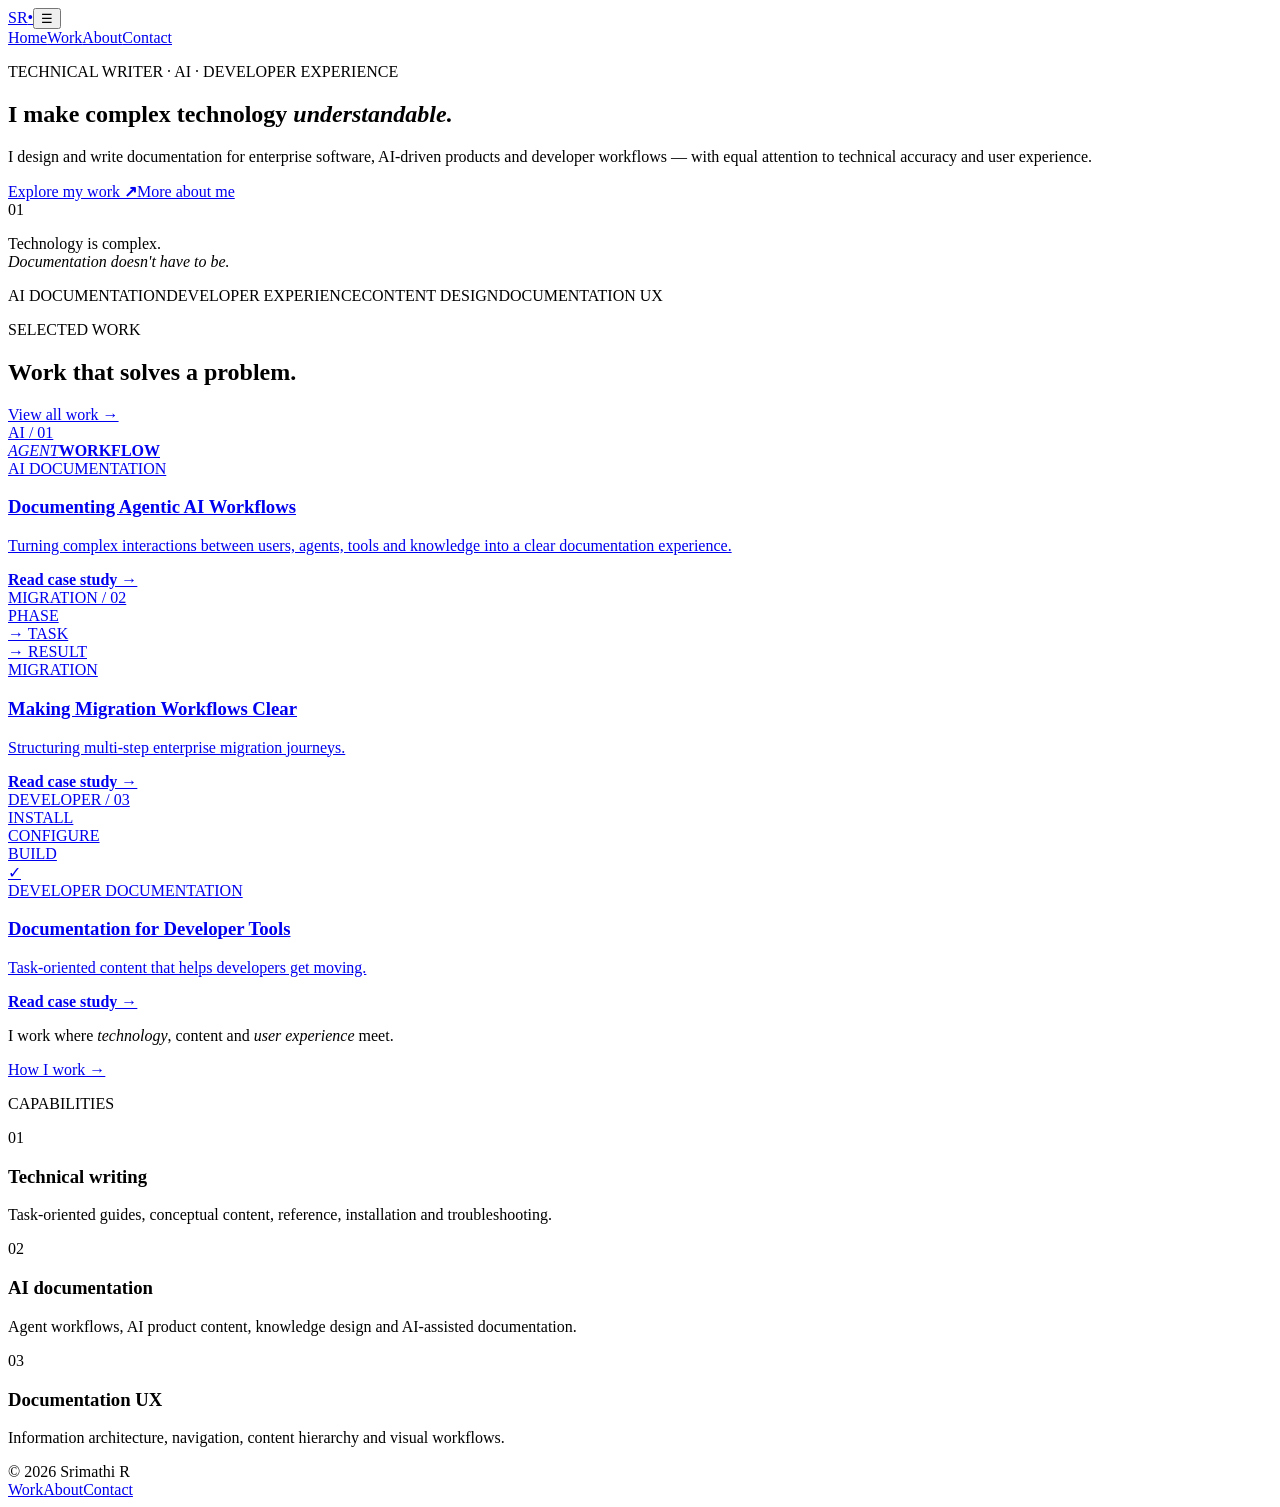
==== index.html @ e29bbeda "Add files via upload" ====
<!doctype html>
<html lang="en"><head>
<meta charset="utf-8"><meta name="viewport" content="width=device-width,initial-scale=1">
<meta name="description" content="Srimathi R — Technical Writer specializing in AI, developer documentation and documentation UX.">
<title>Srimathi R — Technical Writer</title>
<link rel="preconnect" href="https://fonts.googleapis.com"><link rel="preconnect" href="https://fonts.gstatic.com" crossorigin>
<link href="https://fonts.googleapis.com/css2?family=DM+Sans:wght@400;500;600;700&family=Playfair+Display:ital,wght@0,500;0,600;1,500;1,600&display=swap" rel="stylesheet">
<link rel="stylesheet" href="css/style.css"></head>
<body>
<header><nav class="nav"><a class="logo" href="index.html">SR<span>•</span></a><button class="menu" aria-label="Menu">☰</button><div class="links"><a class="on" href="index.html">Home</a><a href="work.html">Work</a><a href="about.html">About</a><a href="contact.html">Contact</a></div></nav></header>
<main>
<section class="hero wrap"><div class="hero-main"><p class="kicker">TECHNICAL WRITER · AI · DEVELOPER EXPERIENCE</p><h1>I make complex technology <i>understandable.</i></h1><p class="hero-text">I design and write documentation for enterprise software, AI-driven products and developer workflows — with equal attention to technical accuracy and user experience.</p><div class="cta"><a class="btn" href="work.html">Explore my work <b>↗</b></a><a class="under" href="about.html">More about me</a></div></div><div class="hero-side"><span>01</span><p>Technology is complex.<br><i>Documentation doesn't have to be.</i></p></div></section>
<section class="marquee"><div class="wrap marquee-in"><span>AI DOCUMENTATION</span><span>DEVELOPER EXPERIENCE</span><span>CONTENT DESIGN</span><span>DOCUMENTATION UX</span></div></section>
<section class="section wrap"><div class="heading"><div><p class="kicker">SELECTED WORK</p><h2>Work that solves a problem.</h2></div><a class="under" href="work.html">View all work →</a></div>
<div class="projects">
<a class="project hero-project" href="projects/agentic-ai.html"><div class="project-image ai"><span>AI / 01</span><div class="abstract"><i>AGENT</i><b>WORKFLOW</b></div></div><div class="project-info"><span class="label">AI DOCUMENTATION</span><h3>Documenting Agentic AI Workflows</h3><p>Turning complex interactions between users, agents, tools and knowledge into a clear documentation experience.</p><strong>Read case study →</strong></div></a>
<a class="project" href="projects/migration.html"><div class="project-image migration"><span>MIGRATION / 02</span><div class="abstract small">PHASE<br><b>→</b> TASK<br><b>→</b> RESULT</div></div><div class="project-info"><span class="label">MIGRATION</span><h3>Making Migration Workflows Clear</h3><p>Structuring multi-step enterprise migration journeys.</p><strong>Read case study →</strong></div></a>
<a class="project" href="projects/developer.html"><div class="project-image developer"><span>DEVELOPER / 03</span><div class="abstract code">INSTALL<br>CONFIGURE<br>BUILD<br>✓</div></div><div class="project-info"><span class="label">DEVELOPER DOCUMENTATION</span><h3>Documentation for Developer Tools</h3><p>Task-oriented content that helps developers get moving.</p><strong>Read case study →</strong></div></a>
</div></section>
<section class="statement"><div class="wrap"><p>I work where <i>technology</i>, content and <i>user experience</i> meet.</p><a class="btn light" href="about.html">How I work →</a></div></section>
<section class="section wrap capabilities"><p class="kicker">CAPABILITIES</p><div class="cap-grid"><div><span>01</span><h3>Technical writing</h3><p>Task-oriented guides, conceptual content, reference, installation and troubleshooting.</p></div><div><span>02</span><h3>AI documentation</h3><p>Agent workflows, AI product content, knowledge design and AI-assisted documentation.</p></div><div><span>03</span><h3>Documentation UX</h3><p>Information architecture, navigation, content hierarchy and visual workflows.</p></div></div></section>
</main><footer class="footer wrap"><span>© 2026 Srimathi R</span><div><a href="work.html">Work</a><a href="about.html">About</a><a href="contact.html">Contact</a></div></footer>
<script src="js/main.js"></script></body></html>
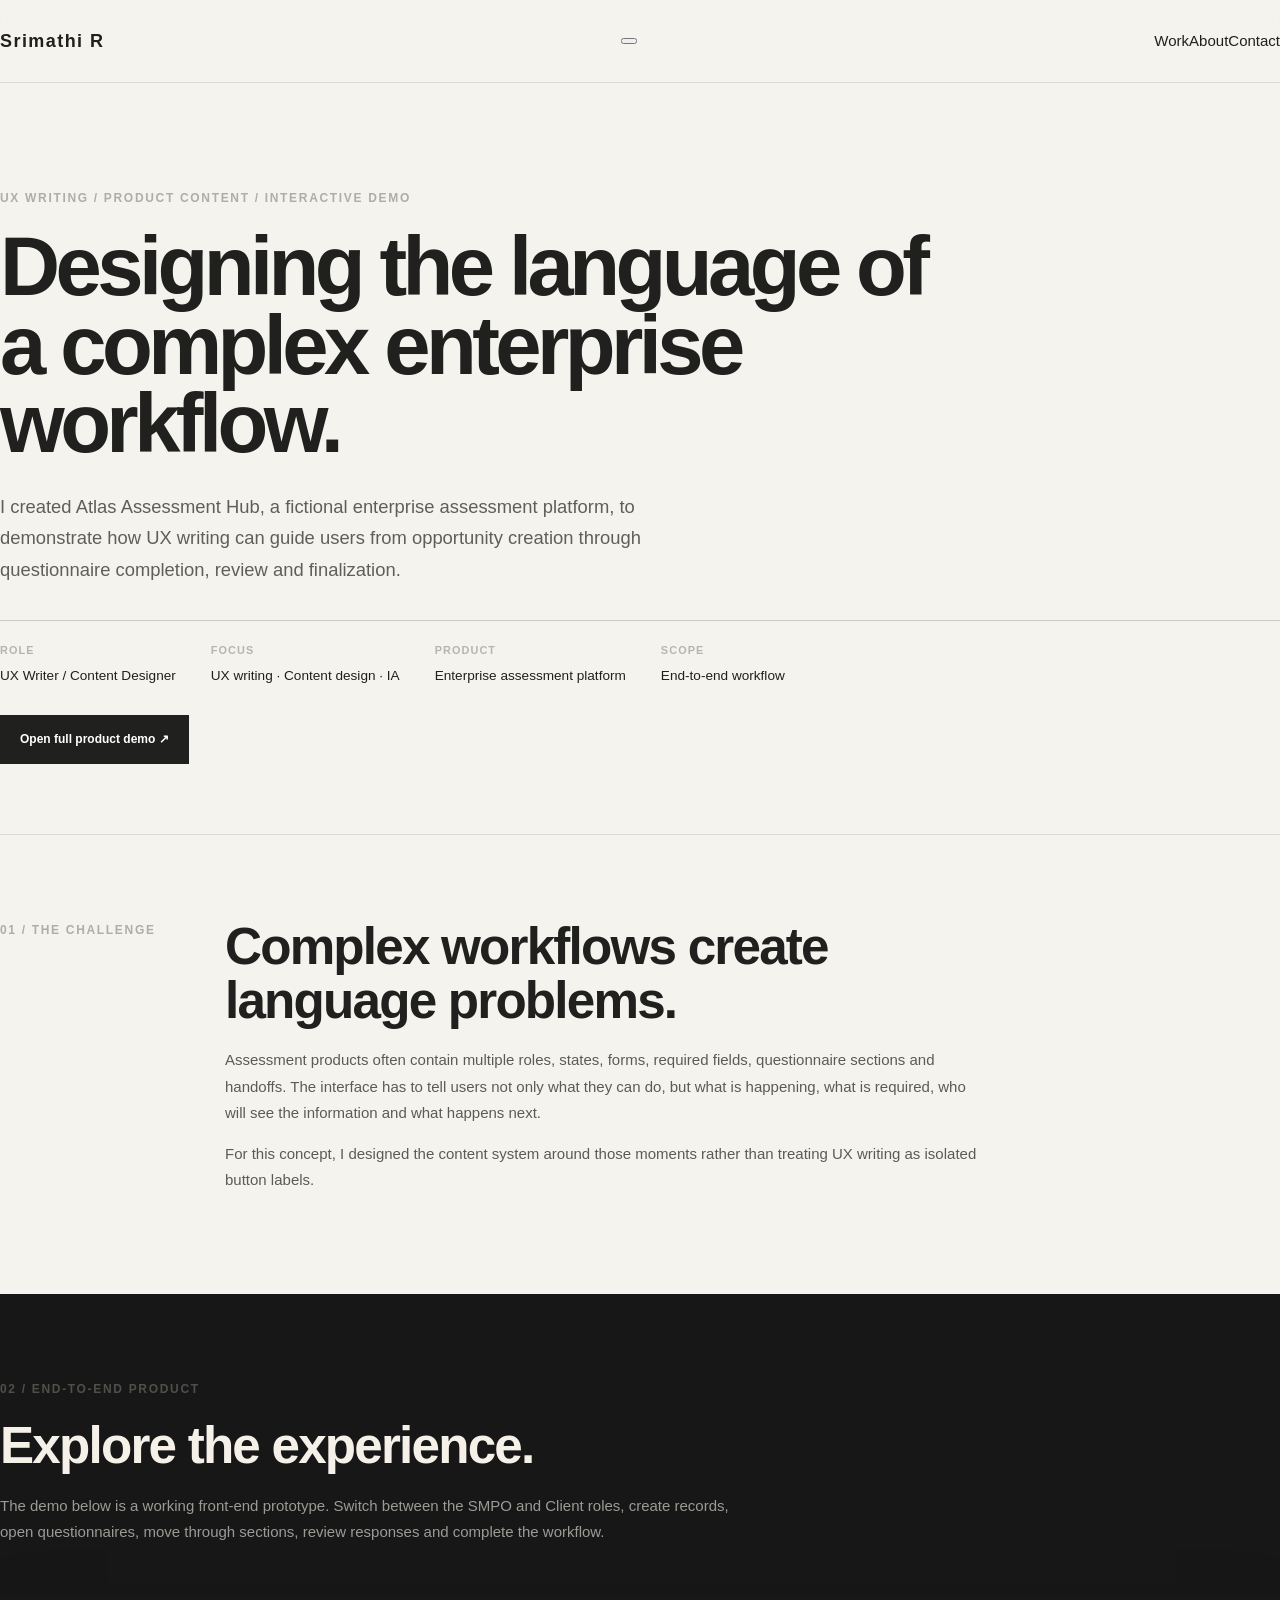
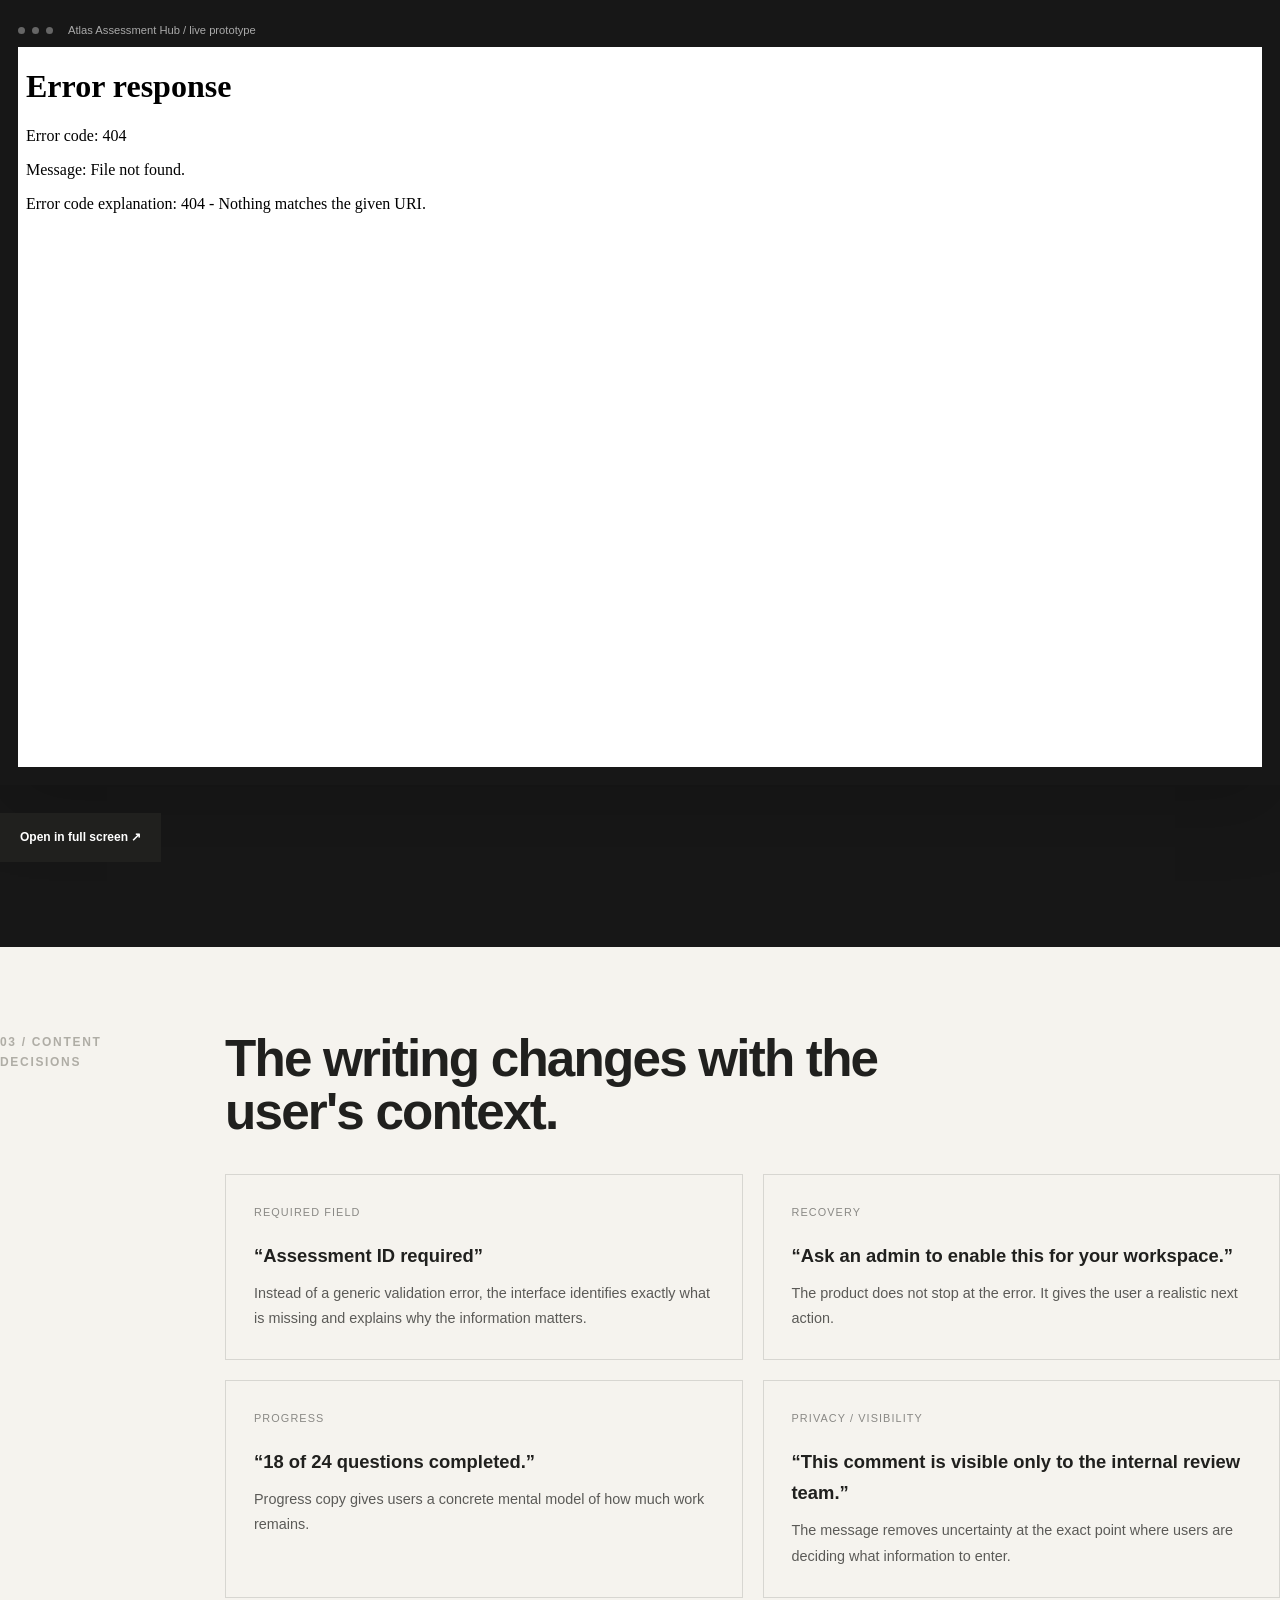
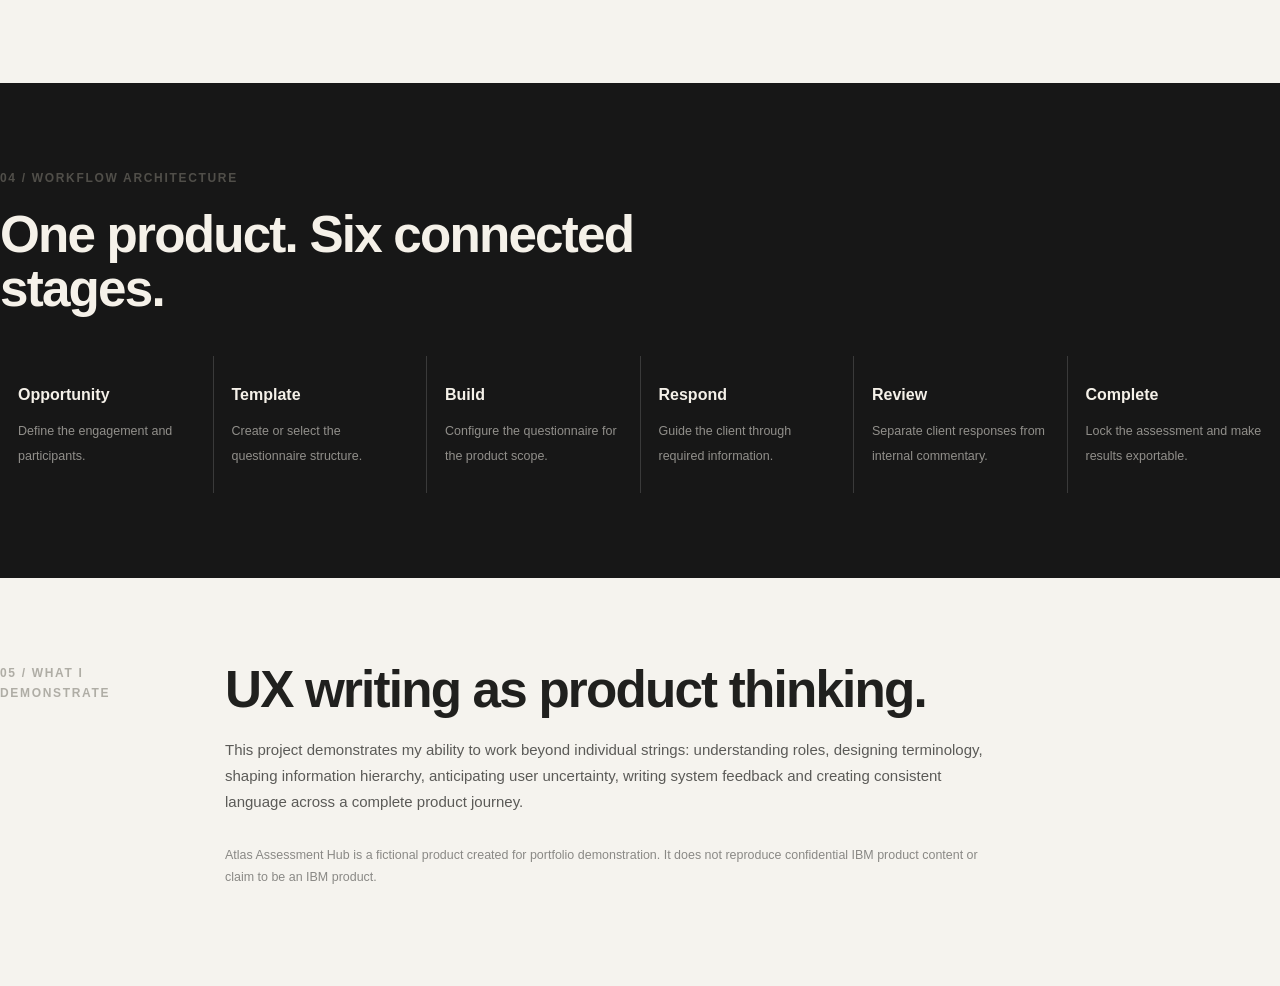
==== commit 49c4a1c3: "Update index.html" ====
--- a/index.html
+++ b/index.html
@@ -1,23 +1,20 @@
-<!doctype html>
-<html lang="en"><head>
-<meta charset="utf-8"><meta name="viewport" content="width=device-width,initial-scale=1">
-<meta name="description" content="Srimathi R — Technical Writer specializing in AI, developer documentation and documentation UX.">
-<title>Srimathi R — Technical Writer</title>
-<link rel="preconnect" href="https://fonts.googleapis.com"><link rel="preconnect" href="https://fonts.gstatic.com" crossorigin>
-<link href="https://fonts.googleapis.com/css2?family=DM+Sans:wght@400;500;600;700&family=Playfair+Display:ital,wght@0,500;0,600;1,500;1,600&display=swap" rel="stylesheet">
-<link rel="stylesheet" href="css/style.css"></head>
+<!DOCTYPE html>
+<html lang="en">
+<head>
+<meta charset="UTF-8"><meta name="viewport" content="width=device-width,initial-scale=1">
+<title>Atlas Assessment Hub — UX Writing Case Study</title>
+<link rel="stylesheet" href="../css/style.css">
+<style>
+.demo-hero{padding:105px 0 70px;border-bottom:1px solid rgba(20,20,20,.12)}
+.kicker{font-size:.75rem;text-transform:uppercase;letter-spacing:.14em;opacity:.55;margin-bottom:20px}.demo-hero h1{font-size:clamp(3rem,6.5vw,6.2rem);line-height:.94;letter-spacing:-.055em;max-width:950px;margin:0 0 28px}.demo-hero p{max-width:720px;font-size:1.15rem;line-height:1.7;opacity:.7}.meta{display:flex;gap:35px;flex-wrap:wrap;margin-top:35px;font-size:.85rem}.meta span{display:block;opacity:.5;text-transform:uppercase;letter-spacing:.1em;font-size:.68rem;margin-bottom:5px}.demo-section{padding:85px 0}.demo-grid{display:grid;grid-template-columns:180px 1fr;gap:45px}.demo-section h2{font-size:clamp(2rem,4vw,3.7rem);line-height:1.05;letter-spacing:-.035em;margin:0 0 20px;max-width:800px}.demo-section p{max-width:760px;line-height:1.75;opacity:.72}.demo-frame-wrap{background:#171717;padding:18px;margin-top:50px;box-shadow:0 25px 70px rgba(0,0,0,.15)}.demo-frame-top{height:34px;color:#aaa;font-size:.7rem;display:flex;align-items:center;gap:7px}.dot{width:7px;height:7px;border-radius:50%;background:#666}.demo-frame{width:100%;height:720px;border:0;background:white;display:block}.cta{display:flex;gap:12px;flex-wrap:wrap;margin-top:28px}.decision-grid{display:grid;grid-template-columns:repeat(2,1fr);gap:20px;margin-top:35px}.decision{border:1px solid rgba(20,20,20,.13);padding:28px}.decision small{display:block;text-transform:uppercase;letter-spacing:.1em;font-size:.68rem;opacity:.5;margin-bottom:18px}.decision h3{margin:0 0 10px;font-size:1.15rem}.decision p{margin:0;font-size:.9rem}.dark{background:#171717;color:#f5f1e9}.dark p,.dark .kicker{opacity:.6}.workflow{display:grid;grid-template-columns:repeat(6,1fr);gap:1px;background:rgba(255,255,255,.15);margin-top:40px}.workflow div{background:#171717;padding:25px 18px;min-height:130px}.workflow b{display:block;font-size:1rem;margin-bottom:9px}.workflow small{opacity:.55;line-height:1.5}.note{font-size:.78rem!important;opacity:.5!important;margin-top:30px}@media(max-width:800px){.demo-grid{grid-template-columns:1fr;gap:15px}.demo-section{padding:60px 0}.demo-frame{height:620px}.decision-grid{grid-template-columns:1fr}.workflow{grid-template-columns:1fr 1fr}}
+</style></head>
 <body>
-<header><nav class="nav"><a class="logo" href="index.html">SR<span>•</span></a><button class="menu" aria-label="Menu">☰</button><div class="links"><a class="on" href="index.html">Home</a><a href="work.html">Work</a><a href="about.html">About</a><a href="contact.html">Contact</a></div></nav></header>
+<header class="site-header"><div class="container nav"><a class="logo" href="../index.html">Srimathi R</a><button class="menu-toggle" aria-label="Open menu" aria-expanded="false"><span></span><span></span></button><nav class="nav-links"><a href="../work.html">Work</a><a href="../about.html">About</a><a href="../contact.html">Contact</a></nav></div></header>
 <main>
-<section class="hero wrap"><div class="hero-main"><p class="kicker">TECHNICAL WRITER · AI · DEVELOPER EXPERIENCE</p><h1>I make complex technology <i>understandable.</i></h1><p class="hero-text">I design and write documentation for enterprise software, AI-driven products and developer workflows — with equal attention to technical accuracy and user experience.</p><div class="cta"><a class="btn" href="work.html">Explore my work <b>↗</b></a><a class="under" href="about.html">More about me</a></div></div><div class="hero-side"><span>01</span><p>Technology is complex.<br><i>Documentation doesn't have to be.</i></p></div></section>
-<section class="marquee"><div class="wrap marquee-in"><span>AI DOCUMENTATION</span><span>DEVELOPER EXPERIENCE</span><span>CONTENT DESIGN</span><span>DOCUMENTATION UX</span></div></section>
-<section class="section wrap"><div class="heading"><div><p class="kicker">SELECTED WORK</p><h2>Work that solves a problem.</h2></div><a class="under" href="work.html">View all work →</a></div>
-<div class="projects">
-<a class="project hero-project" href="projects/agentic-ai.html"><div class="project-image ai"><span>AI / 01</span><div class="abstract"><i>AGENT</i><b>WORKFLOW</b></div></div><div class="project-info"><span class="label">AI DOCUMENTATION</span><h3>Documenting Agentic AI Workflows</h3><p>Turning complex interactions between users, agents, tools and knowledge into a clear documentation experience.</p><strong>Read case study →</strong></div></a>
-<a class="project" href="projects/migration.html"><div class="project-image migration"><span>MIGRATION / 02</span><div class="abstract small">PHASE<br><b>→</b> TASK<br><b>→</b> RESULT</div></div><div class="project-info"><span class="label">MIGRATION</span><h3>Making Migration Workflows Clear</h3><p>Structuring multi-step enterprise migration journeys.</p><strong>Read case study →</strong></div></a>
-<a class="project" href="projects/developer.html"><div class="project-image developer"><span>DEVELOPER / 03</span><div class="abstract code">INSTALL<br>CONFIGURE<br>BUILD<br>✓</div></div><div class="project-info"><span class="label">DEVELOPER DOCUMENTATION</span><h3>Documentation for Developer Tools</h3><p>Task-oriented content that helps developers get moving.</p><strong>Read case study →</strong></div></a>
-</div></section>
-<section class="statement"><div class="wrap"><p>I work where <i>technology</i>, content and <i>user experience</i> meet.</p><a class="btn light" href="about.html">How I work →</a></div></section>
-<section class="section wrap capabilities"><p class="kicker">CAPABILITIES</p><div class="cap-grid"><div><span>01</span><h3>Technical writing</h3><p>Task-oriented guides, conceptual content, reference, installation and troubleshooting.</p></div><div><span>02</span><h3>AI documentation</h3><p>Agent workflows, AI product content, knowledge design and AI-assisted documentation.</p></div><div><span>03</span><h3>Documentation UX</h3><p>Information architecture, navigation, content hierarchy and visual workflows.</p></div></div></section>
-</main><footer class="footer wrap"><span>© 2026 Srimathi R</span><div><a href="work.html">Work</a><a href="about.html">About</a><a href="contact.html">Contact</a></div></footer>
-<script src="js/main.js"></script></body></html>+<section class="demo-hero"><div class="container"><div class="kicker">UX Writing / Product Content / Interactive Demo</div><h1>Designing the language of a complex enterprise workflow.</h1><p>I created Atlas Assessment Hub, a fictional enterprise assessment platform, to demonstrate how UX writing can guide users from opportunity creation through questionnaire completion, review and finalization.</p><div class="meta"><div><span>Role</span>UX Writer / Content Designer</div><div><span>Focus</span>UX writing · Content design · IA</div><div><span>Product</span>Enterprise assessment platform</div><div><span>Scope</span>End-to-end workflow</div></div><div class="cta"><a class="btn primary" href="../demos/atlas-assessment-hub/" target="_blank">Open full product demo ↗</a></div></div></section>
+<section class="demo-section"><div class="container demo-grid"><div class="kicker">01 / The challenge</div><div><h2>Complex workflows create language problems.</h2><p>Assessment products often contain multiple roles, states, forms, required fields, questionnaire sections and handoffs. The interface has to tell users not only what they can do, but what is happening, what is required, who will see the information and what happens next.</p><p>For this concept, I designed the content system around those moments rather than treating UX writing as isolated button labels.</p></div></div></section>
+<section class="demo-section dark"><div class="container"><div class="kicker">02 / End-to-end product</div><h2>Explore the experience.</h2><p>The demo below is a working front-end prototype. Switch between the SMPO and Client roles, create records, open questionnaires, move through sections, review responses and complete the workflow.</p><div class="demo-frame-wrap"><div class="demo-frame-top"><i class="dot"></i><i class="dot"></i><i class="dot"></i><span style="margin-left:8px">Atlas Assessment Hub / live prototype</span></div><iframe class="demo-frame" src="../demos/atlas-assessment-hub/" title="Atlas Assessment Hub interactive product demo"></iframe></div><div class="cta"><a class="btn primary" href="../demos/atlas-assessment-hub/" target="_blank">Open in full screen ↗</a></div></div></section>
+<section class="demo-section"><div class="container demo-grid"><div class="kicker">03 / Content decisions</div><div><h2>The writing changes with the user's context.</h2><div class="decision-grid"><div class="decision"><small>Required field</small><h3>“Assessment ID required”</h3><p>Instead of a generic validation error, the interface identifies exactly what is missing and explains why the information matters.</p></div><div class="decision"><small>Recovery</small><h3>“Ask an admin to enable this for your workspace.”</h3><p>The product does not stop at the error. It gives the user a realistic next action.</p></div><div class="decision"><small>Progress</small><h3>“18 of 24 questions completed.”</h3><p>Progress copy gives users a concrete mental model of how much work remains.</p></div><div class="decision"><small>Privacy / visibility</small><h3>“This comment is visible only to the internal review team.”</h3><p>The message removes uncertainty at the exact point where users are deciding what information to enter.</p></div></div></div></div></section>
+<section class="demo-section dark"><div class="container"><div class="kicker">04 / Workflow architecture</div><h2>One product. Six connected stages.</h2><div class="workflow"><div><b>Opportunity</b><small>Define the engagement and participants.</small></div><div><b>Template</b><small>Create or select the questionnaire structure.</small></div><div><b>Build</b><small>Configure the questionnaire for the product scope.</small></div><div><b>Respond</b><small>Guide the client through required information.</small></div><div><b>Review</b><small>Separate client responses from internal commentary.</small></div><div><b>Complete</b><small>Lock the assessment and make results exportable.</small></div></div></div></section>
+<section class="demo-section"><div class="container demo-grid"><div class="kicker">05 / What I demonstrate</div><div><h2>UX writing as product thinking.</h2><p>This project demonstrates my ability to work beyond individual strings: understanding roles, designing terminology, shaping information hierarchy, anticipating user uncertainty, writing system feedback and creating consistent language across a complete product journey.</p><p class="note">Atlas Assessment Hub is a fictional product created for portfolio demonstration. It does not reproduce confidential IBM product content or claim to be an IBM product.</p></div></div></section>
+</main><script src="../js/main.js"></script></body></html>
--- a/css/style.css
+++ b/css/style.css
@@ -0,0 +1,2 @@
+*{box-sizing:border-box}body{margin:0;background:#f5f3ee;color:#20201e;font:15px/1.7 'DM Sans',sans-serif}a{color:inherit;text-decoration:none}.wrap{width:min(1180px,calc(100% - 56px));margin:auto}header{border-bottom:1px solid #dcd9d0;position:sticky;top:0;background:rgba(245,243,238,.93);backdrop-filter:blur(12px);z-index:10}.nav{height:82px;display:flex;align-items:center;justify-content:space-between}.logo{font-weight:700;font-size:18px;letter-spacing:.08em}.logo span{margin-left:4px}.links{display:flex;gap:34px;font-size:12px;font-weight:600}.links a{padding:5px 0;border-bottom:1px solid transparent}.links a:hover,.links .on{border-color:#20201e}.menu{display:none;border:0;background:none;font-size:21px}.hero{min-height:690px;display:grid;grid-template-columns:1fr 270px;align-items:center;gap:90px}.kicker{font-size:10px;letter-spacing:.16em;font-weight:700;color:#77746b;margin:0 0 22px}.hero h1,.page-head h1,.contact h1,.case-hero h1{font:600 clamp(54px,7.4vw,102px)/.92 'Playfair Display',serif;letter-spacing:-.045em;margin:0;max-width:930px}.hero h1 i,.page-head h1 i,.contact h1 i{font-style:italic;font-weight:500}.hero-text{max-width:690px;color:#68665f;font-size:17px;margin:31px 0}.cta{display:flex;gap:28px;align-items:center}.btn{background:#20201e;color:white;padding:14px 20px;font-size:12px;font-weight:700;display:inline-flex;gap:24px}.btn:hover{transform:translateY(-2px)}.under{font-size:12px;font-weight:700;border-bottom:1px solid #9c9990;padding-bottom:4px}.hero-side{border-left:1px solid #c9c6bd;padding-left:28px;align-self:end;margin-bottom:110px}.hero-side span{font:28px 'Playfair Display'}.hero-side p{font:19px/1.25 'Playfair Display';margin:12px 0}.marquee{border-top:1px solid #dcd9d0;border-bottom:1px solid #dcd9d0}.marquee-in{display:flex;justify-content:space-between;padding:20px 0;font-size:10px;letter-spacing:.13em;font-weight:700;color:#77746b}.section{padding:125px 0}.heading{display:flex;justify-content:space-between;align-items:end;margin-bottom:45px}.heading h2,.skills h2{font:500 46px/1 'Playfair Display';margin:0}.projects{display:grid;grid-template-columns:1.1fr .9fr;gap:45px 28px}.project{display:block}.hero-project{grid-row:span 2}.project-image{height:390px;padding:20px;position:relative;overflow:hidden;background:#d9d5c9}.project-image span{font-size:9px;letter-spacing:.12em;font-weight:700;position:relative;z-index:2}.project-image.ai{background:#ddd9cf}.project-image.migration{height:270px;background:#d4d2c8}.project-image.developer{height:270px;background:#d9d7d0}.abstract{position:absolute;inset:0;display:flex;align-items:center;justify-content:center;flex-direction:column;font:italic 58px/.8 'Playfair Display';transform:rotate(-7deg);gap:12px}.abstract b{font-style:normal;font:700 12px 'DM Sans';letter-spacing:.18em}.abstract.small{font:italic 34px/1.25 'Playfair Display';transform:none}.code{font:600 17px/1.9 'DM Sans';letter-spacing:.16em;transform:rotate(-5deg)}.project-info{padding:23px 2px}.label{font-size:9px;letter-spacing:.14em;color:#77746b;font-weight:700}.project-info h3{font:500 34px/1.05 'Playfair Display';margin:11px 0}.project-info p{color:#6b6962;margin:0 0 16px;max-width:610px}.project-info strong,.index-card b{font-size:11px}.statement{background:#20201e;color:#f5f3ee;padding:125px 0}.statement p{font:500 clamp(42px,6vw,76px)/.98 'Playfair Display';max-width:880px;margin:0 0 45px}.statement p i{font-style:italic}.btn.light{background:#f5f3ee;color:#20201e}.capabilities{padding-bottom:145px}.cap-grid{display:grid;grid-template-columns:repeat(3,1fr);gap:30px;border-top:1px solid #ccc9bf;margin-top:30px}.cap-grid div{padding:26px 30px 0 0;border-right:1px solid #ccc9bf}.cap-grid div:last-child{border:0}.cap-grid span{font-size:10px;color:#777}.cap-grid h3{font:500 28px 'Playfair Display';margin:18px 0 8px}.cap-grid p{color:#68665f}.footer{border-top:1px solid #dcd9d0;padding:27px 0 42px;display:flex;justify-content:space-between;color:#77746b;font-size:11px}.footer div{display:flex;gap:25px}.page-head{padding:110px 0 85px}.page-head>p:last-child{max-width:670px;color:#68665f;font-size:17px}.work-index{padding-bottom:130px}.index-card{display:grid;grid-template-columns:110px 1fr;gap:30px;padding:45px 0;border-top:1px solid #ccc9bf}.index-card:hover h2{text-decoration:underline;text-decoration-thickness:1px;text-underline-offset:7px}.index-card .num{font:28px 'Playfair Display'}.index-card span{font-size:9px;letter-spacing:.14em;color:#777;font-weight:700}.index-card h2{font:500 clamp(35px,5vw,58px)/1 'Playfair Display';margin:12px 0}.index-card p{color:#68665f;max-width:690px}.split{display:grid;grid-template-columns:1fr 1fr;gap:100px;align-items:end}.about-copy{font-size:18px;color:#68665f}.dark-section{background:#20201e;color:#f5f3ee;padding:100px 0}.dark-section .kicker{color:#aaa69c}.approach{display:grid;grid-template-columns:repeat(4,1fr);gap:28px}.approach div{border-top:1px solid #55534d;padding-top:20px}.approach b{font:24px 'Playfair Display'}.approach h2{font:500 30px 'Playfair Display';margin:18px 0 8px}.approach p{color:#bbb8ae}.skills{display:grid;grid-template-columns:1fr 2fr;gap:90px}.skill-list{border-top:1px solid #ccc9bf}.skill-list div{padding:23px 0;border-bottom:1px solid #ccc9bf;display:grid;grid-template-columns:180px 1fr}.skill-list b{font-size:11px;text-transform:uppercase;letter-spacing:.1em}.skill-list p{margin:0;color:#68665f}.contact{padding:115px 0 145px}.contact>p:nth-of-type(2){font-size:18px;color:#68665f;max-width:650px;margin:30px 0 70px}.contact-list{max-width:850px;border-top:1px solid #ccc9bf}.contact-list a{display:flex;justify-content:space-between;padding:25px 0;border-bottom:1px solid #ccc9bf}.contact-list span{font-size:9px;letter-spacing:.14em;color:#777;font-weight:700}.contact-list b{font-size:13px}.case-hero{padding:55px 0 80px}.back{display:inline-block;font-size:11px;font-weight:700;margin-bottom:65px}.case-lede{font-size:18px;color:#68665f;max-width:720px;margin:30px 0 65px}.meta{display:grid;grid-template-columns:repeat(3,1fr);border-top:1px solid #ccc9bf;padding-top:20px;gap:30px}.meta span,aside span{display:block;font-size:9px;letter-spacing:.13em;color:#777;font-weight:700}.meta b{font-size:11px}.case-content{display:grid;grid-template-columns:1fr 230px;gap:100px;padding-bottom:140px}.case-section{border-top:1px solid #ccc9bf;padding:65px 0}.case-section:first-child{padding-top:0;border-top:0}.case-section h2{font:500 44px/1.05 'Playfair Display';margin:0 0 20px;max-width:760px}.case-section>p:not(.kicker){max-width:720px;color:#68665f;font-size:16px}.flow{display:inline-block;background:#e7e4dc;padding:20px 24px;margin-top:25px;font-size:12px;font-weight:600;letter-spacing:.03em}aside{border-left:1px solid #ccc9bf;padding-left:25px;height:max-content;position:sticky;top:110px}aside span:not(:first-child){margin-top:35px}aside p{font-size:11px;color:#68665f;line-height:2}.case-section.quote{background:#e5e2d9;padding:45px;margin-top:0}.quote blockquote{font:italic 34px/1.12 'Playfair Display';margin:0;max-width:700px}
+@media(max-width:800px){.wrap{width:calc(100% - 34px)}.nav{height:68px}.menu{display:block}.links{display:none;position:absolute;top:68px;left:0;right:0;background:#f5f3ee;padding:18px;flex-direction:column;gap:15px;border-bottom:1px solid #dcd9d0}.links.open{display:flex}.hero{display:block;min-height:auto;padding:80px 0}.hero-side{margin-top:65px}.marquee-in{overflow:hidden;gap:30px;white-space:nowrap}.marquee-in span:nth-child(n+3){display:none}.section{padding:85px 0}.heading{display:block}.heading .under{display:inline-block;margin-top:20px}.projects{display:block}.project{margin-bottom:55px}.project-image,.project-image.migration,.project-image.developer{height:300px}.hero-project{grid-row:auto}.statement{padding:85px 0}.cap-grid{grid-template-columns:1fr}.cap-grid div{border-right:0;border-bottom:1px solid #ccc9bf;padding-bottom:20px}.footer{display:block}.footer div{margin-top:14px}.page-head{padding:75px 0 60px}.split,.skills{grid-template-columns:1fr;gap:35px}.approach{grid-template-columns:1fr 1fr}.contact{padding:80px 0 100px}.contact-list a{display:block}.contact-list b{display:block;margin-top:5px}.case-hero{padding-top:40px}.back{margin-bottom:45px}.meta{grid-template-columns:1fr}.case-content{grid-template-columns:1fr;gap:20px}.case-section{padding:50px 0}.case-section h2{font-size:36px}aside{position:static;border-left:0;border-top:1px solid #ccc9bf;padding:30px 0}.index-card{grid-template-columns:45px 1fr;gap:15px}.index-card h2{font-size:38px}}
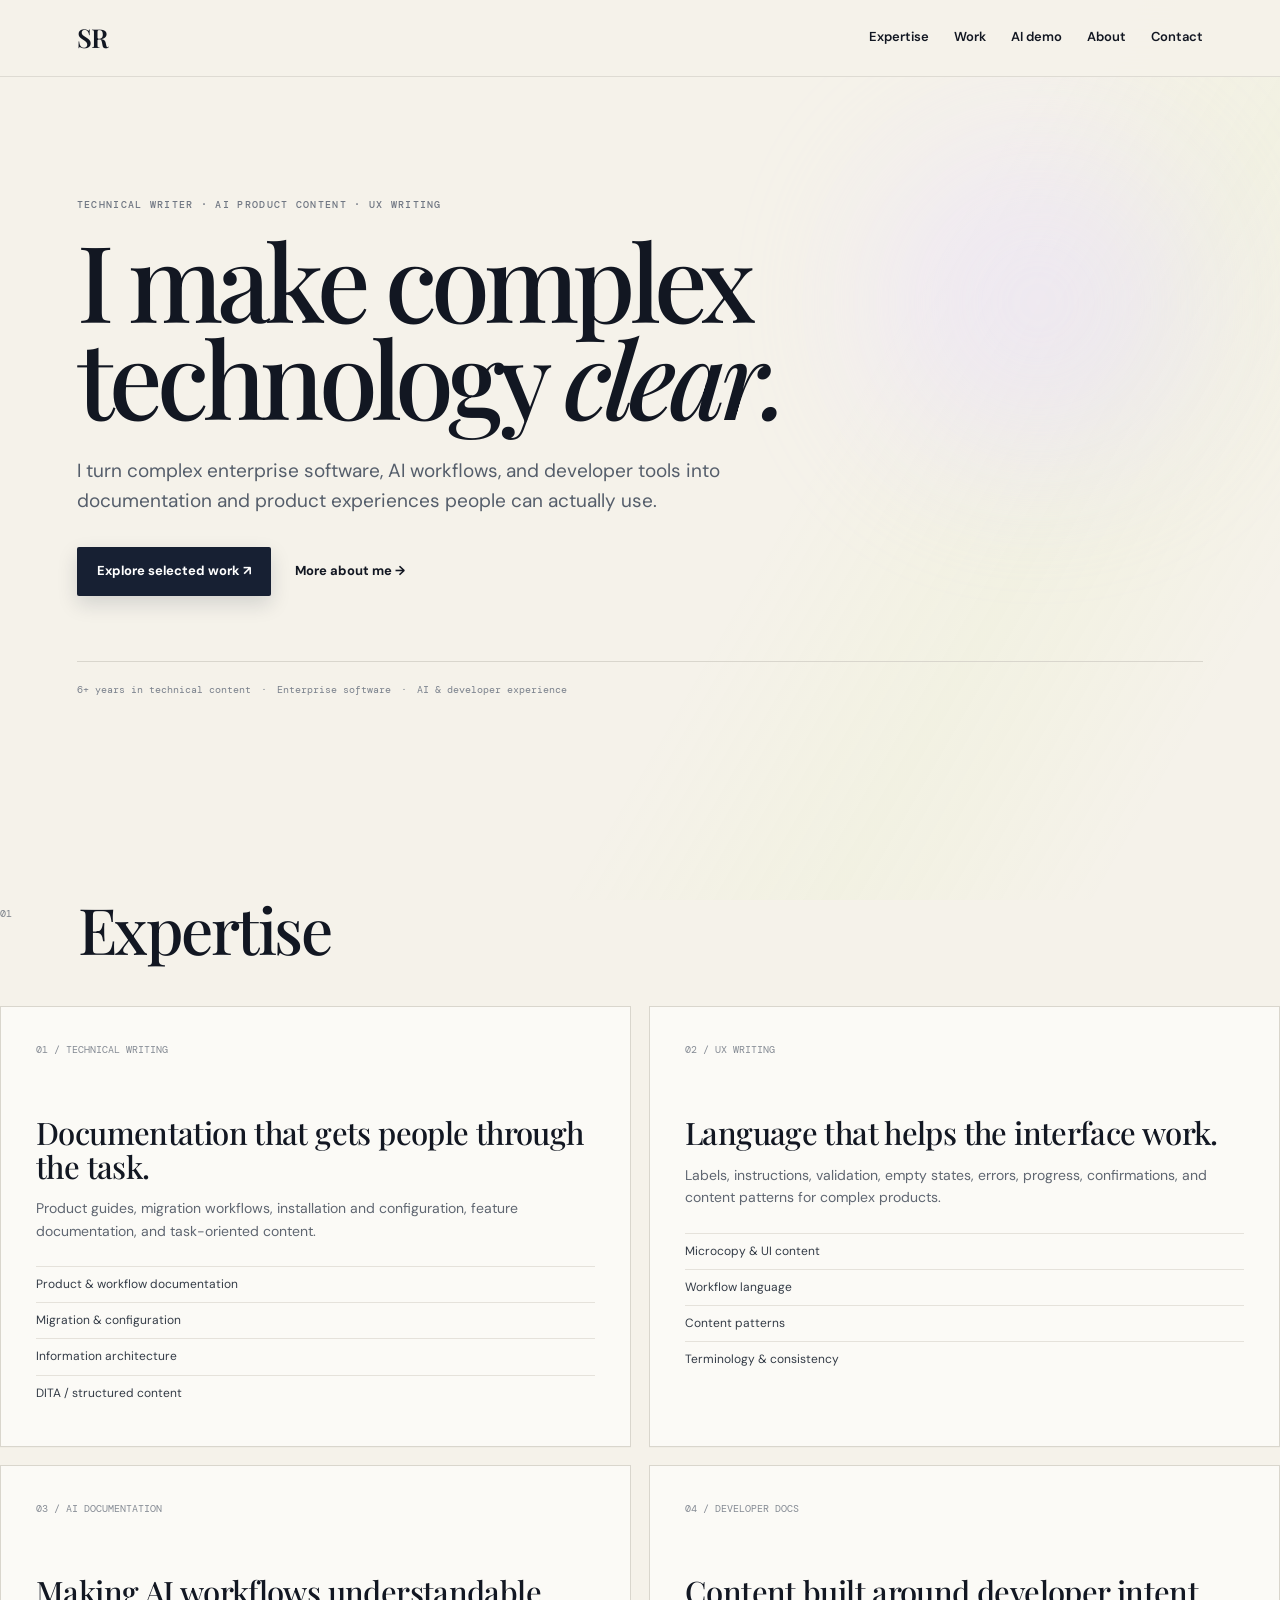
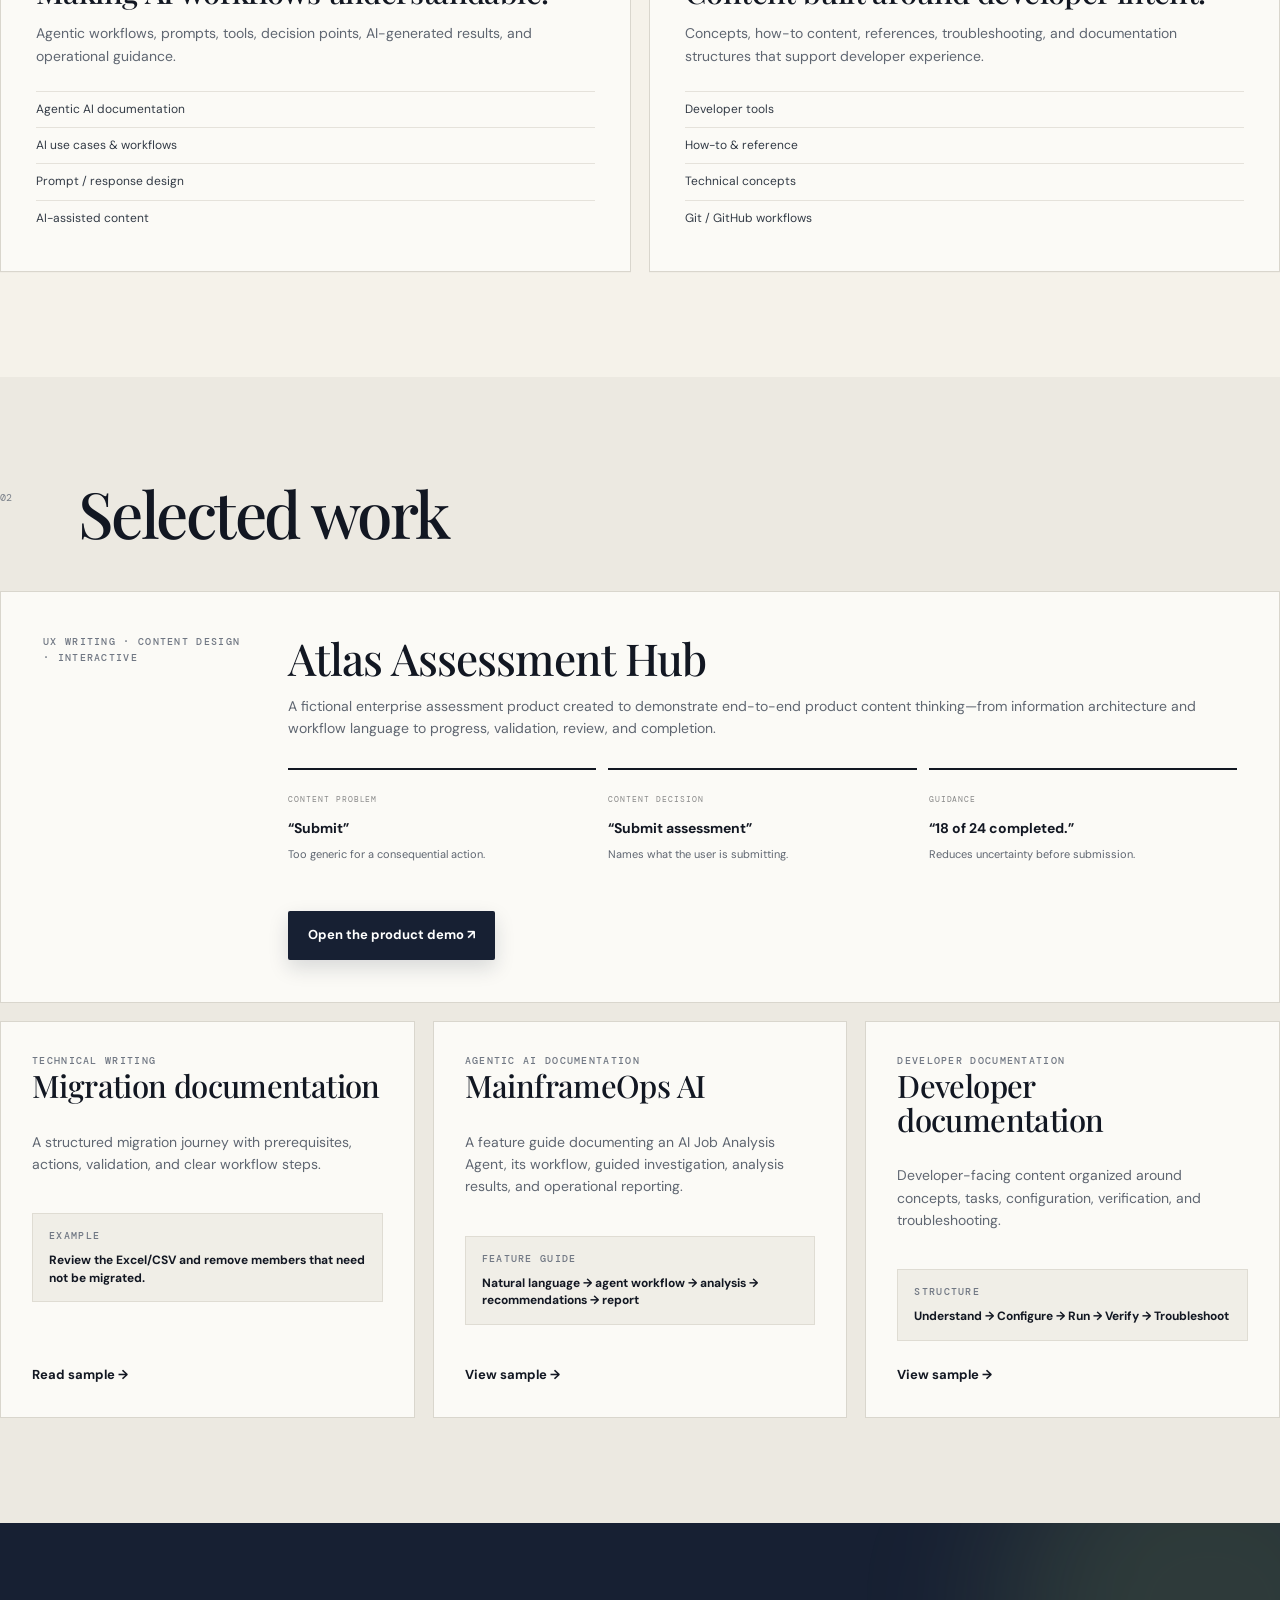
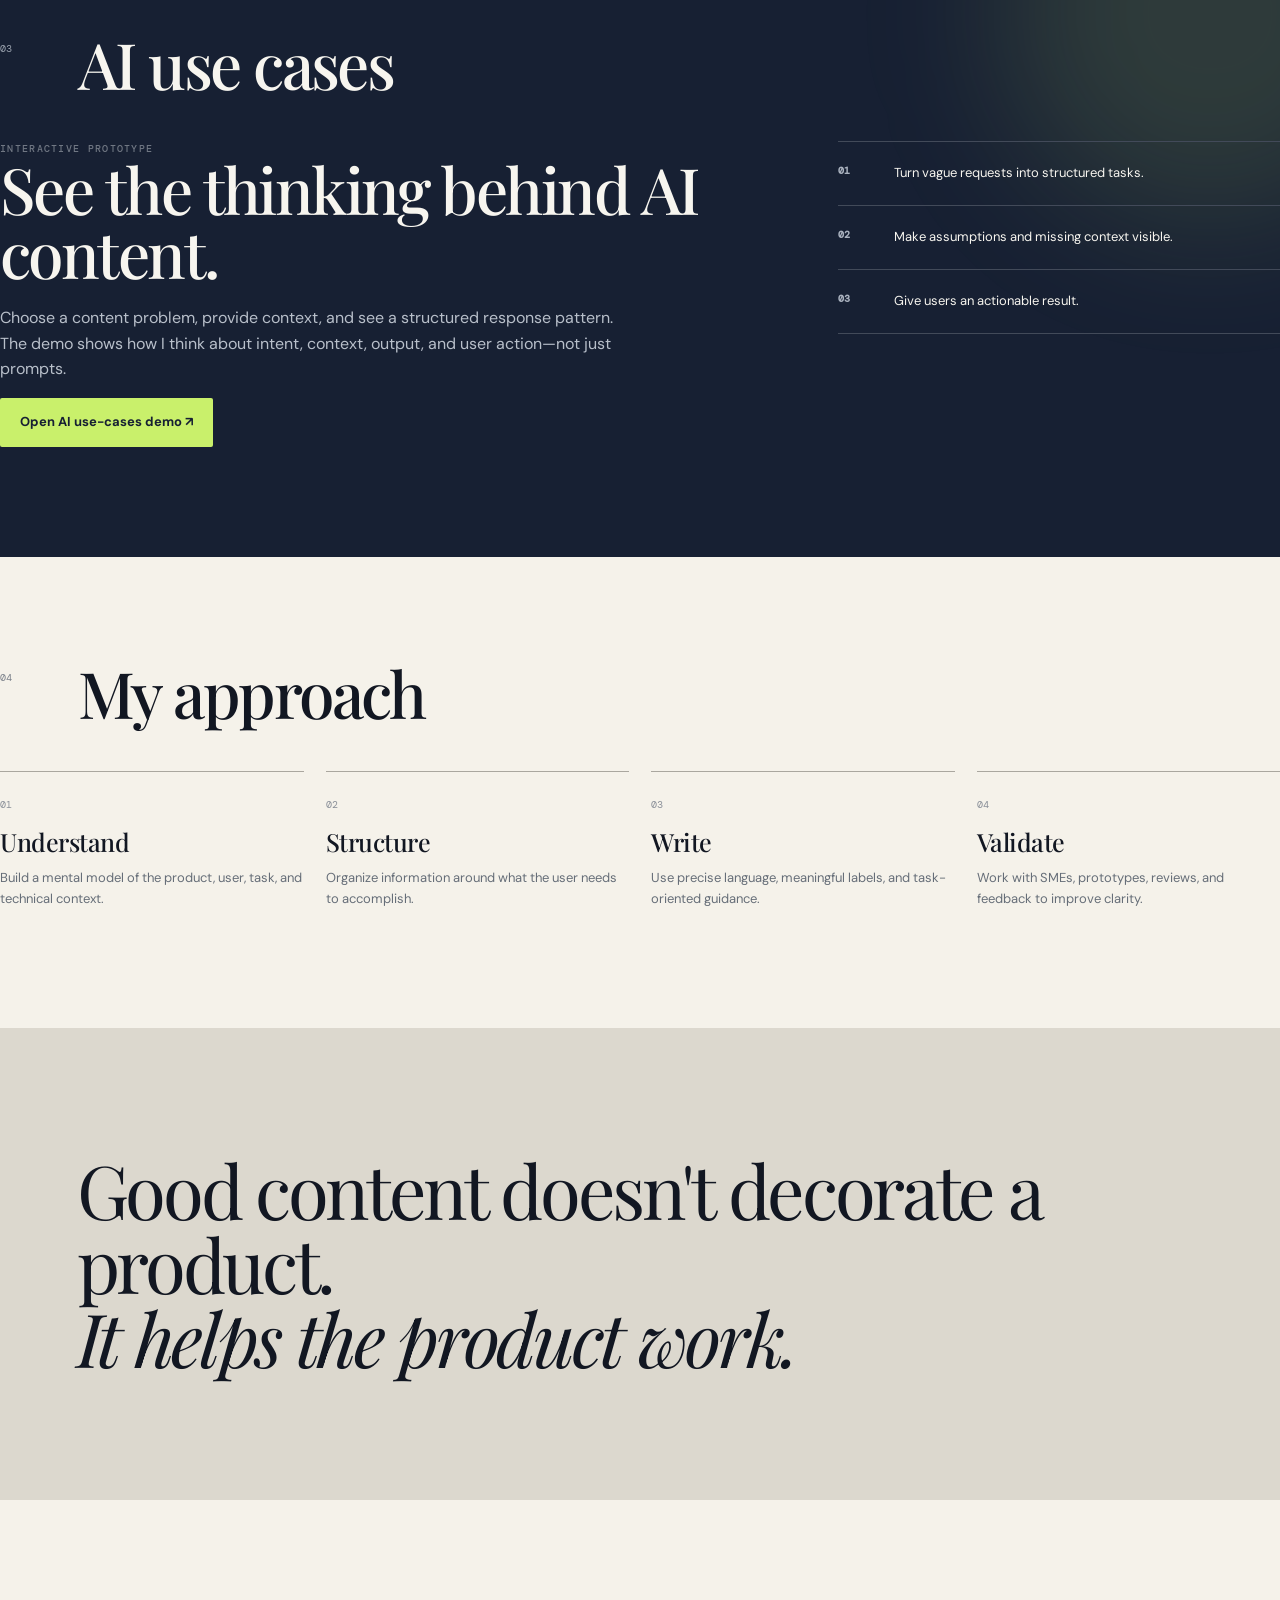
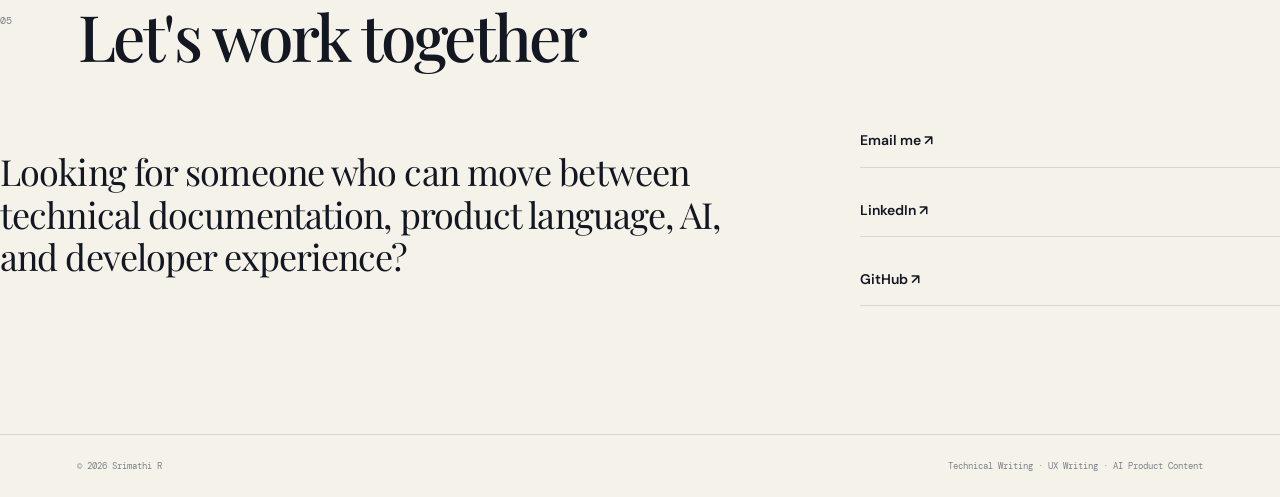
==== commit 4e0fb98c: "Add files via upload" ====
--- a/index.html
+++ b/index.html
@@ -1,20 +1,13 @@
-<!DOCTYPE html>
-<html lang="en">
-<head>
-<meta charset="UTF-8"><meta name="viewport" content="width=device-width,initial-scale=1">
-<title>Atlas Assessment Hub — UX Writing Case Study</title>
-<link rel="stylesheet" href="../css/style.css">
-<style>
-.demo-hero{padding:105px 0 70px;border-bottom:1px solid rgba(20,20,20,.12)}
-.kicker{font-size:.75rem;text-transform:uppercase;letter-spacing:.14em;opacity:.55;margin-bottom:20px}.demo-hero h1{font-size:clamp(3rem,6.5vw,6.2rem);line-height:.94;letter-spacing:-.055em;max-width:950px;margin:0 0 28px}.demo-hero p{max-width:720px;font-size:1.15rem;line-height:1.7;opacity:.7}.meta{display:flex;gap:35px;flex-wrap:wrap;margin-top:35px;font-size:.85rem}.meta span{display:block;opacity:.5;text-transform:uppercase;letter-spacing:.1em;font-size:.68rem;margin-bottom:5px}.demo-section{padding:85px 0}.demo-grid{display:grid;grid-template-columns:180px 1fr;gap:45px}.demo-section h2{font-size:clamp(2rem,4vw,3.7rem);line-height:1.05;letter-spacing:-.035em;margin:0 0 20px;max-width:800px}.demo-section p{max-width:760px;line-height:1.75;opacity:.72}.demo-frame-wrap{background:#171717;padding:18px;margin-top:50px;box-shadow:0 25px 70px rgba(0,0,0,.15)}.demo-frame-top{height:34px;color:#aaa;font-size:.7rem;display:flex;align-items:center;gap:7px}.dot{width:7px;height:7px;border-radius:50%;background:#666}.demo-frame{width:100%;height:720px;border:0;background:white;display:block}.cta{display:flex;gap:12px;flex-wrap:wrap;margin-top:28px}.decision-grid{display:grid;grid-template-columns:repeat(2,1fr);gap:20px;margin-top:35px}.decision{border:1px solid rgba(20,20,20,.13);padding:28px}.decision small{display:block;text-transform:uppercase;letter-spacing:.1em;font-size:.68rem;opacity:.5;margin-bottom:18px}.decision h3{margin:0 0 10px;font-size:1.15rem}.decision p{margin:0;font-size:.9rem}.dark{background:#171717;color:#f5f1e9}.dark p,.dark .kicker{opacity:.6}.workflow{display:grid;grid-template-columns:repeat(6,1fr);gap:1px;background:rgba(255,255,255,.15);margin-top:40px}.workflow div{background:#171717;padding:25px 18px;min-height:130px}.workflow b{display:block;font-size:1rem;margin-bottom:9px}.workflow small{opacity:.55;line-height:1.5}.note{font-size:.78rem!important;opacity:.5!important;margin-top:30px}@media(max-width:800px){.demo-grid{grid-template-columns:1fr;gap:15px}.demo-section{padding:60px 0}.demo-frame{height:620px}.decision-grid{grid-template-columns:1fr}.workflow{grid-template-columns:1fr 1fr}}
-</style></head>
-<body>
-<header class="site-header"><div class="container nav"><a class="logo" href="../index.html">Srimathi R</a><button class="menu-toggle" aria-label="Open menu" aria-expanded="false"><span></span><span></span></button><nav class="nav-links"><a href="../work.html">Work</a><a href="../about.html">About</a><a href="../contact.html">Contact</a></nav></div></header>
+<!doctype html><html lang="en"><head><meta charset="utf-8"><meta name="viewport" content="width=device-width,initial-scale=1"><meta name="description" content="Srimathi R — Technical Writer, UX Writer and AI Product Content Designer."><title>Srimathi R — Technical Writer & AI Product Content</title><link rel="stylesheet" href="css/style.css"></head><body>
+<header class="site-header"><a class="brand" href="index.html">SR</a><nav><a href="#expertise">Expertise</a><a href="#samples">Work</a><a href="#ai-demo">AI demo</a><a href="about.html">About</a><a href="contact.html">Contact</a></nav></header>
 <main>
-<section class="demo-hero"><div class="container"><div class="kicker">UX Writing / Product Content / Interactive Demo</div><h1>Designing the language of a complex enterprise workflow.</h1><p>I created Atlas Assessment Hub, a fictional enterprise assessment platform, to demonstrate how UX writing can guide users from opportunity creation through questionnaire completion, review and finalization.</p><div class="meta"><div><span>Role</span>UX Writer / Content Designer</div><div><span>Focus</span>UX writing · Content design · IA</div><div><span>Product</span>Enterprise assessment platform</div><div><span>Scope</span>End-to-end workflow</div></div><div class="cta"><a class="btn primary" href="../demos/atlas-assessment-hub/" target="_blank">Open full product demo ↗</a></div></div></section>
-<section class="demo-section"><div class="container demo-grid"><div class="kicker">01 / The challenge</div><div><h2>Complex workflows create language problems.</h2><p>Assessment products often contain multiple roles, states, forms, required fields, questionnaire sections and handoffs. The interface has to tell users not only what they can do, but what is happening, what is required, who will see the information and what happens next.</p><p>For this concept, I designed the content system around those moments rather than treating UX writing as isolated button labels.</p></div></div></section>
-<section class="demo-section dark"><div class="container"><div class="kicker">02 / End-to-end product</div><h2>Explore the experience.</h2><p>The demo below is a working front-end prototype. Switch between the SMPO and Client roles, create records, open questionnaires, move through sections, review responses and complete the workflow.</p><div class="demo-frame-wrap"><div class="demo-frame-top"><i class="dot"></i><i class="dot"></i><i class="dot"></i><span style="margin-left:8px">Atlas Assessment Hub / live prototype</span></div><iframe class="demo-frame" src="../demos/atlas-assessment-hub/" title="Atlas Assessment Hub interactive product demo"></iframe></div><div class="cta"><a class="btn primary" href="../demos/atlas-assessment-hub/" target="_blank">Open in full screen ↗</a></div></div></section>
-<section class="demo-section"><div class="container demo-grid"><div class="kicker">03 / Content decisions</div><div><h2>The writing changes with the user's context.</h2><div class="decision-grid"><div class="decision"><small>Required field</small><h3>“Assessment ID required”</h3><p>Instead of a generic validation error, the interface identifies exactly what is missing and explains why the information matters.</p></div><div class="decision"><small>Recovery</small><h3>“Ask an admin to enable this for your workspace.”</h3><p>The product does not stop at the error. It gives the user a realistic next action.</p></div><div class="decision"><small>Progress</small><h3>“18 of 24 questions completed.”</h3><p>Progress copy gives users a concrete mental model of how much work remains.</p></div><div class="decision"><small>Privacy / visibility</small><h3>“This comment is visible only to the internal review team.”</h3><p>The message removes uncertainty at the exact point where users are deciding what information to enter.</p></div></div></div></div></section>
-<section class="demo-section dark"><div class="container"><div class="kicker">04 / Workflow architecture</div><h2>One product. Six connected stages.</h2><div class="workflow"><div><b>Opportunity</b><small>Define the engagement and participants.</small></div><div><b>Template</b><small>Create or select the questionnaire structure.</small></div><div><b>Build</b><small>Configure the questionnaire for the product scope.</small></div><div><b>Respond</b><small>Guide the client through required information.</small></div><div><b>Review</b><small>Separate client responses from internal commentary.</small></div><div><b>Complete</b><small>Lock the assessment and make results exportable.</small></div></div></div></section>
-<section class="demo-section"><div class="container demo-grid"><div class="kicker">05 / What I demonstrate</div><div><h2>UX writing as product thinking.</h2><p>This project demonstrates my ability to work beyond individual strings: understanding roles, designing terminology, shaping information hierarchy, anticipating user uncertainty, writing system feedback and creating consistent language across a complete product journey.</p><p class="note">Atlas Assessment Hub is a fictional product created for portfolio demonstration. It does not reproduce confidential IBM product content or claim to be an IBM product.</p></div></div></section>
-</main><script src="../js/main.js"></script></body></html>
+<section class="hero"><div class="eyebrow">TECHNICAL WRITER · AI PRODUCT CONTENT · UX WRITING</div><h1>I make complex technology <em>clear.</em></h1><p class="hero-copy">I turn complex enterprise software, AI workflows, and developer tools into documentation and product experiences people can actually use.</p><div class="hero-actions"><a class="button" href="#samples">Explore selected work ↗</a><a class="text-link" href="about.html">More about me →</a></div><div class="hero-note"><span>6+ years in technical content</span><span>·</span><span>Enterprise software</span><span>·</span><span>AI & developer experience</span></div></section>
+<section id="expertise" class="section"><div class="section-heading"><span>01</span><h2>Expertise</h2></div><div class="expertise-grid"><article><div class="number">01 / TECHNICAL WRITING</div><h3>Documentation that gets people through the task.</h3><p>Product guides, migration workflows, installation and configuration, feature documentation, and task-oriented content.</p><ul><li>Product & workflow documentation</li><li>Migration & configuration</li><li>Information architecture</li><li>DITA / structured content</li></ul></article><article><div class="number">02 / UX WRITING</div><h3>Language that helps the interface work.</h3><p>Labels, instructions, validation, empty states, errors, progress, confirmations, and content patterns for complex products.</p><ul><li>Microcopy & UI content</li><li>Workflow language</li><li>Content patterns</li><li>Terminology & consistency</li></ul></article><article><div class="number">03 / AI DOCUMENTATION</div><h3>Making AI workflows understandable.</h3><p>Agentic workflows, prompts, tools, decision points, AI-generated results, and operational guidance.</p><ul><li>Agentic AI documentation</li><li>AI use cases & workflows</li><li>Prompt / response design</li><li>AI-assisted content</li></ul></article><article><div class="number">04 / DEVELOPER DOCS</div><h3>Content built around developer intent.</h3><p>Concepts, how-to content, references, troubleshooting, and documentation structures that support developer experience.</p><ul><li>Developer tools</li><li>How-to & reference</li><li>Technical concepts</li><li>Git / GitHub workflows</li></ul></article></div></section>
+<section id="samples" class="section samples-section"><div class="section-heading"><span>02</span><h2>Selected work</h2></div>
+<div class="sample-card featured"><div class="sample-meta">UX WRITING · CONTENT DESIGN · INTERACTIVE</div><div><h3>Atlas Assessment Hub</h3><p>A fictional enterprise assessment product created to demonstrate end-to-end product content thinking—from information architecture and workflow language to progress, validation, review, and completion.</p><div class="before-after"><div><small>CONTENT PROBLEM</small><strong>“Submit”</strong><p>Too generic for a consequential action.</p></div><div><small>CONTENT DECISION</small><strong>“Submit assessment”</strong><p>Names what the user is submitting.</p></div><div><small>GUIDANCE</small><strong>“18 of 24 completed.”</strong><p>Reduces uncertainty before submission.</p></div></div><a class="button small" href="demos/atlas-assessment-hub/index.html">Open the product demo ↗</a></div></div>
+<div class="sample-grid"><article class="sample-card"><div class="sample-meta">TECHNICAL WRITING</div><h3>Migration documentation</h3><p>A structured migration journey with prerequisites, actions, validation, and clear workflow steps.</p><div class="snippet"><span>EXAMPLE</span><strong>Review the Excel/CSV and remove members that need not be migrated.</strong></div><a class="text-link" href="projects/migration.html">Read sample →</a></article><article class="sample-card"><div class="sample-meta">AGENTIC AI DOCUMENTATION</div><h3>MainframeOps AI</h3><p>A feature guide documenting an AI Job Analysis Agent, its workflow, guided investigation, analysis results, and operational reporting.</p><div class="snippet"><span>FEATURE GUIDE</span><strong>Natural language → agent workflow → analysis → recommendations → report</strong></div><a class="text-link" href="projects/agentic-ai.html">View sample →</a></article><article class="sample-card"><div class="sample-meta">DEVELOPER DOCUMENTATION</div><h3>Developer documentation</h3><p>Developer-facing content organized around concepts, tasks, configuration, verification, and troubleshooting.</p><div class="snippet"><span>STRUCTURE</span><strong>Understand → Configure → Run → Verify → Troubleshoot</strong></div><a class="text-link" href="projects/developer.html">View sample →</a></article></div></section>
+<section id="ai-demo" class="dark-section"><div class="section-heading light"><span>03</span><h2>AI use cases</h2></div><div class="ai-demo-layout"><div><div class="eyebrow">INTERACTIVE PROTOTYPE</div><h3>See the thinking behind AI content.</h3><p>Choose a content problem, provide context, and see a structured response pattern. The demo shows how I think about intent, context, output, and user action—not just prompts.</p><a class="button light-button" href="demos/ai-use-cases/index.html">Open AI use-cases demo ↗</a></div><div class="ai-points"><div><strong>01</strong><span>Turn vague requests into structured tasks.</span></div><div><strong>02</strong><span>Make assumptions and missing context visible.</span></div><div><strong>03</strong><span>Give users an actionable result.</span></div></div></div></section>
+<section class="section"><div class="section-heading"><span>04</span><h2>My approach</h2></div><div class="approach-grid"><div><span>01</span><h3>Understand</h3><p>Build a mental model of the product, user, task, and technical context.</p></div><div><span>02</span><h3>Structure</h3><p>Organize information around what the user needs to accomplish.</p></div><div><span>03</span><h3>Write</h3><p>Use precise language, meaningful labels, and task-oriented guidance.</p></div><div><span>04</span><h3>Validate</h3><p>Work with SMEs, prototypes, reviews, and feedback to improve clarity.</p></div></div></section>
+<section class="statement"><div class="wrap"><p>Good content doesn't decorate a product.<br><em>It helps the product work.</em></p></div></section>
+<section id="contact" class="section contact-section"><div class="section-heading"><span>05</span><h2>Let's work together</h2></div><div class="contact-grid"><p class="large">Looking for someone who can move between technical documentation, product language, AI, and developer experience?</p><div class="contact-details"><a href="mailto:srimathi.r@example.com">Email me ↗</a><a href="https://www.linkedin.com/" target="_blank" rel="noopener">LinkedIn ↗</a><a href="https://github.com/srimathiwritestech" target="_blank" rel="noopener">GitHub ↗</a></div></div></section>
+</main><footer><span>© 2026 Srimathi R</span><span>Technical Writing · UX Writing · AI Product Content</span></footer><script src="js/main.js"></script></body></html>
--- a/css/style.css
+++ b/css/style.css
@@ -1,2 +1,5 @@
-*{box-sizing:border-box}body{margin:0;background:#f5f3ee;color:#20201e;font:15px/1.7 'DM Sans',sans-serif}a{color:inherit;text-decoration:none}.wrap{width:min(1180px,calc(100% - 56px));margin:auto}header{border-bottom:1px solid #dcd9d0;position:sticky;top:0;background:rgba(245,243,238,.93);backdrop-filter:blur(12px);z-index:10}.nav{height:82px;display:flex;align-items:center;justify-content:space-between}.logo{font-weight:700;font-size:18px;letter-spacing:.08em}.logo span{margin-left:4px}.links{display:flex;gap:34px;font-size:12px;font-weight:600}.links a{padding:5px 0;border-bottom:1px solid transparent}.links a:hover,.links .on{border-color:#20201e}.menu{display:none;border:0;background:none;font-size:21px}.hero{min-height:690px;display:grid;grid-template-columns:1fr 270px;align-items:center;gap:90px}.kicker{font-size:10px;letter-spacing:.16em;font-weight:700;color:#77746b;margin:0 0 22px}.hero h1,.page-head h1,.contact h1,.case-hero h1{font:600 clamp(54px,7.4vw,102px)/.92 'Playfair Display',serif;letter-spacing:-.045em;margin:0;max-width:930px}.hero h1 i,.page-head h1 i,.contact h1 i{font-style:italic;font-weight:500}.hero-text{max-width:690px;color:#68665f;font-size:17px;margin:31px 0}.cta{display:flex;gap:28px;align-items:center}.btn{background:#20201e;color:white;padding:14px 20px;font-size:12px;font-weight:700;display:inline-flex;gap:24px}.btn:hover{transform:translateY(-2px)}.under{font-size:12px;font-weight:700;border-bottom:1px solid #9c9990;padding-bottom:4px}.hero-side{border-left:1px solid #c9c6bd;padding-left:28px;align-self:end;margin-bottom:110px}.hero-side span{font:28px 'Playfair Display'}.hero-side p{font:19px/1.25 'Playfair Display';margin:12px 0}.marquee{border-top:1px solid #dcd9d0;border-bottom:1px solid #dcd9d0}.marquee-in{display:flex;justify-content:space-between;padding:20px 0;font-size:10px;letter-spacing:.13em;font-weight:700;color:#77746b}.section{padding:125px 0}.heading{display:flex;justify-content:space-between;align-items:end;margin-bottom:45px}.heading h2,.skills h2{font:500 46px/1 'Playfair Display';margin:0}.projects{display:grid;grid-template-columns:1.1fr .9fr;gap:45px 28px}.project{display:block}.hero-project{grid-row:span 2}.project-image{height:390px;padding:20px;position:relative;overflow:hidden;background:#d9d5c9}.project-image span{font-size:9px;letter-spacing:.12em;font-weight:700;position:relative;z-index:2}.project-image.ai{background:#ddd9cf}.project-image.migration{height:270px;background:#d4d2c8}.project-image.developer{height:270px;background:#d9d7d0}.abstract{position:absolute;inset:0;display:flex;align-items:center;justify-content:center;flex-direction:column;font:italic 58px/.8 'Playfair Display';transform:rotate(-7deg);gap:12px}.abstract b{font-style:normal;font:700 12px 'DM Sans';letter-spacing:.18em}.abstract.small{font:italic 34px/1.25 'Playfair Display';transform:none}.code{font:600 17px/1.9 'DM Sans';letter-spacing:.16em;transform:rotate(-5deg)}.project-info{padding:23px 2px}.label{font-size:9px;letter-spacing:.14em;color:#77746b;font-weight:700}.project-info h3{font:500 34px/1.05 'Playfair Display';margin:11px 0}.project-info p{color:#6b6962;margin:0 0 16px;max-width:610px}.project-info strong,.index-card b{font-size:11px}.statement{background:#20201e;color:#f5f3ee;padding:125px 0}.statement p{font:500 clamp(42px,6vw,76px)/.98 'Playfair Display';max-width:880px;margin:0 0 45px}.statement p i{font-style:italic}.btn.light{background:#f5f3ee;color:#20201e}.capabilities{padding-bottom:145px}.cap-grid{display:grid;grid-template-columns:repeat(3,1fr);gap:30px;border-top:1px solid #ccc9bf;margin-top:30px}.cap-grid div{padding:26px 30px 0 0;border-right:1px solid #ccc9bf}.cap-grid div:last-child{border:0}.cap-grid span{font-size:10px;color:#777}.cap-grid h3{font:500 28px 'Playfair Display';margin:18px 0 8px}.cap-grid p{color:#68665f}.footer{border-top:1px solid #dcd9d0;padding:27px 0 42px;display:flex;justify-content:space-between;color:#77746b;font-size:11px}.footer div{display:flex;gap:25px}.page-head{padding:110px 0 85px}.page-head>p:last-child{max-width:670px;color:#68665f;font-size:17px}.work-index{padding-bottom:130px}.index-card{display:grid;grid-template-columns:110px 1fr;gap:30px;padding:45px 0;border-top:1px solid #ccc9bf}.index-card:hover h2{text-decoration:underline;text-decoration-thickness:1px;text-underline-offset:7px}.index-card .num{font:28px 'Playfair Display'}.index-card span{font-size:9px;letter-spacing:.14em;color:#777;font-weight:700}.index-card h2{font:500 clamp(35px,5vw,58px)/1 'Playfair Display';margin:12px 0}.index-card p{color:#68665f;max-width:690px}.split{display:grid;grid-template-columns:1fr 1fr;gap:100px;align-items:end}.about-copy{font-size:18px;color:#68665f}.dark-section{background:#20201e;color:#f5f3ee;padding:100px 0}.dark-section .kicker{color:#aaa69c}.approach{display:grid;grid-template-columns:repeat(4,1fr);gap:28px}.approach div{border-top:1px solid #55534d;padding-top:20px}.approach b{font:24px 'Playfair Display'}.approach h2{font:500 30px 'Playfair Display';margin:18px 0 8px}.approach p{color:#bbb8ae}.skills{display:grid;grid-template-columns:1fr 2fr;gap:90px}.skill-list{border-top:1px solid #ccc9bf}.skill-list div{padding:23px 0;border-bottom:1px solid #ccc9bf;display:grid;grid-template-columns:180px 1fr}.skill-list b{font-size:11px;text-transform:uppercase;letter-spacing:.1em}.skill-list p{margin:0;color:#68665f}.contact{padding:115px 0 145px}.contact>p:nth-of-type(2){font-size:18px;color:#68665f;max-width:650px;margin:30px 0 70px}.contact-list{max-width:850px;border-top:1px solid #ccc9bf}.contact-list a{display:flex;justify-content:space-between;padding:25px 0;border-bottom:1px solid #ccc9bf}.contact-list span{font-size:9px;letter-spacing:.14em;color:#777;font-weight:700}.contact-list b{font-size:13px}.case-hero{padding:55px 0 80px}.back{display:inline-block;font-size:11px;font-weight:700;margin-bottom:65px}.case-lede{font-size:18px;color:#68665f;max-width:720px;margin:30px 0 65px}.meta{display:grid;grid-template-columns:repeat(3,1fr);border-top:1px solid #ccc9bf;padding-top:20px;gap:30px}.meta span,aside span{display:block;font-size:9px;letter-spacing:.13em;color:#777;font-weight:700}.meta b{font-size:11px}.case-content{display:grid;grid-template-columns:1fr 230px;gap:100px;padding-bottom:140px}.case-section{border-top:1px solid #ccc9bf;padding:65px 0}.case-section:first-child{padding-top:0;border-top:0}.case-section h2{font:500 44px/1.05 'Playfair Display';margin:0 0 20px;max-width:760px}.case-section>p:not(.kicker){max-width:720px;color:#68665f;font-size:16px}.flow{display:inline-block;background:#e7e4dc;padding:20px 24px;margin-top:25px;font-size:12px;font-weight:600;letter-spacing:.03em}aside{border-left:1px solid #ccc9bf;padding-left:25px;height:max-content;position:sticky;top:110px}aside span:not(:first-child){margin-top:35px}aside p{font-size:11px;color:#68665f;line-height:2}.case-section.quote{background:#e5e2d9;padding:45px;margin-top:0}.quote blockquote{font:italic 34px/1.12 'Playfair Display';margin:0;max-width:700px}
-@media(max-width:800px){.wrap{width:calc(100% - 34px)}.nav{height:68px}.menu{display:block}.links{display:none;position:absolute;top:68px;left:0;right:0;background:#f5f3ee;padding:18px;flex-direction:column;gap:15px;border-bottom:1px solid #dcd9d0}.links.open{display:flex}.hero{display:block;min-height:auto;padding:80px 0}.hero-side{margin-top:65px}.marquee-in{overflow:hidden;gap:30px;white-space:nowrap}.marquee-in span:nth-child(n+3){display:none}.section{padding:85px 0}.heading{display:block}.heading .under{display:inline-block;margin-top:20px}.projects{display:block}.project{margin-bottom:55px}.project-image,.project-image.migration,.project-image.developer{height:300px}.hero-project{grid-row:auto}.statement{padding:85px 0}.cap-grid{grid-template-columns:1fr}.cap-grid div{border-right:0;border-bottom:1px solid #ccc9bf;padding-bottom:20px}.footer{display:block}.footer div{margin-top:14px}.page-head{padding:75px 0 60px}.split,.skills{grid-template-columns:1fr;gap:35px}.approach{grid-template-columns:1fr 1fr}.contact{padding:80px 0 100px}.contact-list a{display:block}.contact-list b{display:block;margin-top:5px}.case-hero{padding-top:40px}.back{margin-bottom:45px}.meta{grid-template-columns:1fr}.case-content{grid-template-columns:1fr;gap:20px}.case-section{padding:50px 0}.case-section h2{font-size:36px}aside{position:static;border-left:0;border-top:1px solid #ccc9bf;padding:30px 0}.index-card{grid-template-columns:45px 1fr;gap:15px}.index-card h2{font-size:38px}}
+@import url('https://fonts.googleapis.com/css2?family=DM+Mono:wght@400;500&family=DM+Sans:wght@400;500;600;700&family=Playfair+Display:ital,wght@0,500;0,600;1,500;1,600&display=swap');
+:root{--bg:#f5f2ea;--paper:#fbfaf6;--ink:#121722;--muted:#68707c;--line:#d9d6cd;--navy:#172033;--accent:#c9f06b;--accent2:#e7ddff;--shadow:0 20px 60px rgba(18,23,34,.08)}
+*{box-sizing:border-box}html{scroll-behavior:smooth}body{margin:0;background:var(--bg);color:var(--ink);font-family:'DM Sans',sans-serif;line-height:1.6}body:before{content:'';position:fixed;inset:0;pointer-events:none;background:linear-gradient(120deg,transparent 0 60%,rgba(201,240,107,.06) 75%,transparent 90%);z-index:-1}a{color:inherit;text-decoration:none}button{font:inherit}.wrap{width:min(1180px,88vw);margin:auto}.site-header,header{position:sticky;top:0;z-index:50;background:rgba(245,242,234,.88);backdrop-filter:blur(18px);border-bottom:1px solid rgba(217,214,205,.8)}.site-header{display:flex;align-items:center;justify-content:space-between;padding:17px 6vw}.site-header .brand,.logo{font-family:'Playfair Display',serif;font-size:26px;font-weight:600;letter-spacing:-.04em}.site-header nav,.links{display:flex;gap:25px;align-items:center;font-size:13px;font-weight:600}.site-header nav a,.links a{position:relative}.site-header nav a:after,.links a:after{content:'';position:absolute;left:0;bottom:-7px;width:0;height:2px;background:var(--ink);transition:.25s}.site-header nav a:hover:after,.links a:hover:after,.links .on:after{width:100%}.nav{display:flex;align-items:center;justify-content:space-between;padding:17px 0}.nav .logo span{color:#8da44d}.menu{display:none;border:0;background:none;font-size:20px}.hero{width:min(1220px,88vw);margin:auto;padding:120px 0 95px;position:relative}.hero:after{content:'';position:absolute;width:330px;height:330px;border-radius:50%;background:var(--accent2);filter:blur(70px);opacity:.42;right:0;top:60px;z-index:-1}.eyebrow,.kicker,.sample-meta,.snippet span{font-family:'DM Mono',monospace;text-transform:uppercase;letter-spacing:.13em;font-size:10px;font-weight:500;color:#707783}.hero h1{font-family:'Playfair Display',serif;font-weight:500;font-size:clamp(58px,8.3vw,116px);line-height:.92;letter-spacing:-.055em;max-width:1000px;margin:18px 0 30px}.hero h1 em,.page-head h1 i,.contact h1 i{font-style:italic}.hero-copy{max-width:710px;font-size:19px;color:#555e6b;margin:0 0 30px}.hero-actions{display:flex;gap:24px;align-items:center}.button{display:inline-flex;align-items:center;gap:12px;background:var(--navy);color:white;padding:14px 20px;font-size:13px;font-weight:700;border-radius:2px;box-shadow:0 8px 20px rgba(23,32,51,.15);transition:.2s}.button:hover{transform:translateY(-2px)}.text-link{font-size:13px;font-weight:700}.hero-note{display:flex;gap:10px;flex-wrap:wrap;margin-top:65px;padding-top:20px;border-top:1px solid var(--line);font-family:'DM Mono',monospace;font-size:10px;color:#7a818c}.hero-note span{display:inline-block}.section{padding:105px 0}.section-heading{display:grid;grid-template-columns:60px 1fr;gap:18px;margin-bottom:46px}.section-heading>span{font-family:'DM Mono',monospace;font-size:10px;color:#7b818a;padding-top:8px}.section-heading h2{font-family:'Playfair Display',serif;font-weight:500;font-size:clamp(42px,5vw,66px);line-height:.98;letter-spacing:-.04em;margin:0}.expertise-grid{display:grid;grid-template-columns:repeat(2,1fr);gap:18px}.expertise-grid article{background:var(--paper);border:1px solid var(--line);padding:35px;min-height:310px;box-shadow:0 1px 0 rgba(0,0,0,.02);transition:.25s}.expertise-grid article:hover,.sample-card:hover,.index-card:hover{transform:translateY(-4px);box-shadow:var(--shadow)}.number{font-family:'DM Mono',monospace;font-size:10px;color:#858b94;margin-bottom:58px}.expertise-grid h3,.sample-card h3,.approach-grid h3{font-family:'Playfair Display',serif;font-weight:500;font-size:31px;line-height:1.08;letter-spacing:-.02em;margin:0 0 14px}.expertise-grid p,.sample-card p{color:#5f6671;font-size:14px}.expertise-grid ul{margin:24px 0 0;padding:0;list-style:none;font-size:12px;color:#333b46}.expertise-grid li{padding:8px 0;border-top:1px solid #e5e2db}.samples-section{background:#ece9e1}.sample-card{background:var(--paper);border:1px solid var(--line);transition:.25s}.sample-card.featured{display:grid;grid-template-columns:200px 1fr;gap:45px;padding:42px;margin-bottom:18px}.sample-card.featured h3{font-size:44px}.before-after{display:grid;grid-template-columns:repeat(3,1fr);gap:12px;margin:28px 0}.before-after>div{border-top:2px solid var(--ink);padding:14px 0}.before-after small{font-family:'DM Mono',monospace;font-size:8px;letter-spacing:.12em;color:#888}.before-after strong{display:block;font-size:14px;margin-top:8px}.before-after p{font-size:11px;margin:6px 0}.sample-grid{display:grid;grid-template-columns:repeat(3,1fr);gap:18px}.sample-grid .sample-card{padding:31px;min-height:370px;display:flex;flex-direction:column}.sample-grid .text-link{margin-top:auto}.snippet{background:#f0eee7;border:1px solid #dfdcd3;padding:14px 16px;margin:24px 0}.snippet span{display:block;margin-bottom:8px}.snippet strong{display:block;font-size:12px;line-height:1.45}.dark-section{background:var(--navy);color:#f7f5ef;padding:110px 0;position:relative;overflow:hidden}.dark-section:after{content:'';position:absolute;width:420px;height:420px;border-radius:50%;background:rgba(201,240,107,.13);filter:blur(70px);right:-140px;top:-120px}.dark-section .section-heading>span{color:#9ca4b0}.ai-demo-layout{display:grid;grid-template-columns:1.25fr .75fr;gap:100px;position:relative;z-index:1}.ai-demo-layout h3{font-family:'Playfair Display',serif;font-weight:500;font-size:clamp(42px,5vw,68px);line-height:1;letter-spacing:-.04em;margin:0 0 20px}.ai-demo-layout p{color:#b8bfca;max-width:620px}.light-button{background:var(--accent);color:var(--navy);box-shadow:none}.ai-points{border-top:1px solid #424a59}.ai-points div{display:grid;grid-template-columns:42px 1fr;gap:14px;padding:21px 0;border-bottom:1px solid #424a59}.ai-points strong{font-family:'DM Mono',monospace;font-size:10px;color:#aab2bf}.ai-points span{font-size:13px}.approach-grid{display:grid;grid-template-columns:repeat(4,1fr);gap:22px}.approach-grid>div{border-top:1px solid #aaa79f;padding-top:18px}.approach-grid span{font-family:'DM Mono',monospace;font-size:10px;color:#898f98}.approach-grid h3{font-size:25px;margin:13px 0 7px}.approach-grid p{font-size:13px;color:#666e78}.statement{padding:125px 0;background:#dcd8ce}.statement p{font-family:'Playfair Display',serif;font-size:clamp(42px,5.8vw,78px);line-height:1;letter-spacing:-.045em;max-width:980px;margin:0}.statement em{font-style:italic}.contact-section{padding-bottom:120px}.contact-grid{display:grid;grid-template-columns:1.3fr .7fr;gap:80px}.large{font-family:'Playfair Display',serif;font-size:36px;line-height:1.18;letter-spacing:-.025em;max-width:760px}.contact-details{display:flex;flex-direction:column;gap:16px}.contact-details a{padding:15px 0;border-bottom:1px solid var(--line);font-weight:600;font-size:14px}.contact-details a:hover{padding-left:8px}.footer,footer{display:flex;justify-content:space-between;gap:20px;padding:24px 6vw;border-top:1px solid var(--line);font-family:'DM Mono',monospace;font-size:9px;color:#7c828b}.footer div{display:flex;gap:20px}.page-head{padding:100px 0 75px}.page-head h1,.contact h1{font-family:'Playfair Display',serif;font-size:clamp(52px,7vw,90px);font-weight:500;line-height:.96;letter-spacing:-.05em;max-width:950px;margin:18px 0}.page-head>p:last-child{max-width:670px;color:#606875;font-size:17px}.split{display:grid;grid-template-columns:1.1fr .9fr;gap:80px}.about-copy{font-size:18px;color:#59616d;padding-top:40px}.dark-section .wrap{position:relative;z-index:1}.approach{display:grid;grid-template-columns:repeat(4,1fr);gap:25px;margin-top:35px}.approach>div{border-top:1px solid #515a68;padding-top:20px}.approach b{font-family:'DM Mono',monospace;color:#aeb6c2;font-size:10px}.approach h2{font-family:'Playfair Display',serif;font-size:28px;font-weight:500;margin:18px 0 8px}.approach p{color:#b7bec8;font-size:13px}.skills{display:grid;grid-template-columns:.7fr 1.3fr;gap:80px}.skills h2{font-family:'Playfair Display',serif;font-size:50px;font-weight:500;margin:10px 0}.skill-list>div{padding:20px 0;border-top:1px solid var(--line)}.skill-list b{font-size:13px}.skill-list p{color:#666d77;font-size:13px}.contact{padding:110px 0 130px}.contact>p:not(.kicker){font-size:18px;color:#606875;max-width:650px}.contact-list{display:grid;grid-template-columns:repeat(3,1fr);gap:18px;margin-top:55px}.contact-list a{background:var(--paper);border:1px solid var(--line);padding:25px;min-height:120px;transition:.2s}.contact-list a:hover{transform:translateY(-3px);box-shadow:var(--shadow)}.contact-list span{display:block;font-family:'DM Mono',monospace;font-size:9px;color:#818791;margin-bottom:20px}.contact-list b{font-size:14px}.work-index{padding-bottom:100px}.index-card{display:grid;grid-template-columns:90px 1fr;gap:20px;background:var(--paper);border:1px solid var(--line);padding:35px;margin-bottom:18px;transition:.25s}.index-card .num{font-family:'DM Mono',monospace;font-size:11px;color:#858b94}.index-card span{font-family:'DM Mono',monospace;font-size:9px;color:#777e88;letter-spacing:.12em}.index-card h2{font-family:'Playfair Display',serif;font-size:38px;font-weight:500;line-height:1.05;margin:12px 0}.index-card p{max-width:700px;color:#626a75;font-size:14px}.index-card b{font-size:12px}.case-hero{padding:75px 0 70px}.back{font-size:11px;font-weight:700}.case-hero h1{font-family:'Playfair Display',serif;font-size:clamp(52px,7vw,88px);font-weight:500;line-height:.95;letter-spacing:-.05em;max-width:950px;margin:28px 0}.case-lede{font-size:19px;color:#606875;max-width:720px}.meta{display:grid;grid-template-columns:repeat(3,1fr);gap:18px;margin-top:55px;border-top:1px solid var(--line)}.meta div{padding-top:16px}.meta span,aside span{font-family:'DM Mono',monospace;font-size:9px;color:#7c838d;display:block;margin-bottom:8px}.meta b{font-size:12px}.case-content{display:grid;grid-template-columns:1fr 240px;gap:90px;padding-bottom:100px}.case-section{padding:60px 0;border-top:1px solid var(--line)}.case-section h2{font-family:'Playfair Display',serif;font-weight:500;font-size:38px;line-height:1.1;letter-spacing:-.025em;max-width:820px}.case-section p:not(.kicker){color:#606875;max-width:750px}.flow{background:#eae7df;padding:20px;margin-top:28px;font-family:'DM Mono',monospace;font-size:11px;overflow:auto}.case-content aside{padding-top:60px;color:#606875;font-size:12px}.case-content aside p{margin:0 0 38px}.quote blockquote{font-family:'Playfair Display',serif;font-size:45px;line-height:1.1;margin:25px 0;max-width:700px}.sample-highlight{background:#efede6;border:1px solid var(--line);padding:34px}.sample-download{display:inline-block;background:var(--navy);color:#fff;padding:12px 17px;font-size:12px;font-weight:700;margin-top:8px}
+@media(max-width:900px){.site-header nav{gap:14px}.hero{padding-top:85px}.expertise-grid,.sample-grid{grid-template-columns:1fr}.sample-card.featured{grid-template-columns:1fr}.ai-demo-layout,.split,.skills,.contact-grid,.case-content{grid-template-columns:1fr;gap:35px}.approach-grid,.approach{grid-template-columns:repeat(2,1fr)}.contact-list{grid-template-columns:1fr}.meta{grid-template-columns:1fr}.case-content aside{padding-top:0}.before-after{grid-template-columns:1fr}}
+@media(max-width:650px){.site-header nav{display:none}.site-header{padding:15px 6vw}.hero{padding:70px 0}.hero h1{font-size:58px}.hero-copy{font-size:16px}.section{padding:75px 0}.section-heading h2{font-size:44px}.expertise-grid article{padding:28px;min-height:auto}.sample-card.featured{padding:28px}.sample-card.featured h3{font-size:36px}.dark-section{padding:80px 0}.ai-demo-layout h3{font-size:46px}.approach-grid,.approach{grid-template-columns:1fr}.statement{padding:80px 0}.statement p{font-size:45px}.page-head{padding:70px 0 50px}.page-head h1,.contact h1{font-size:56px}.index-card{grid-template-columns:45px 1fr;padding:27px}.index-card h2{font-size:31px}.case-hero h1{font-size:56px}.footer,footer{display:block;padding:20px 6vw}.footer div{margin-top:10px}.hero-actions{flex-wrap:wrap}}
